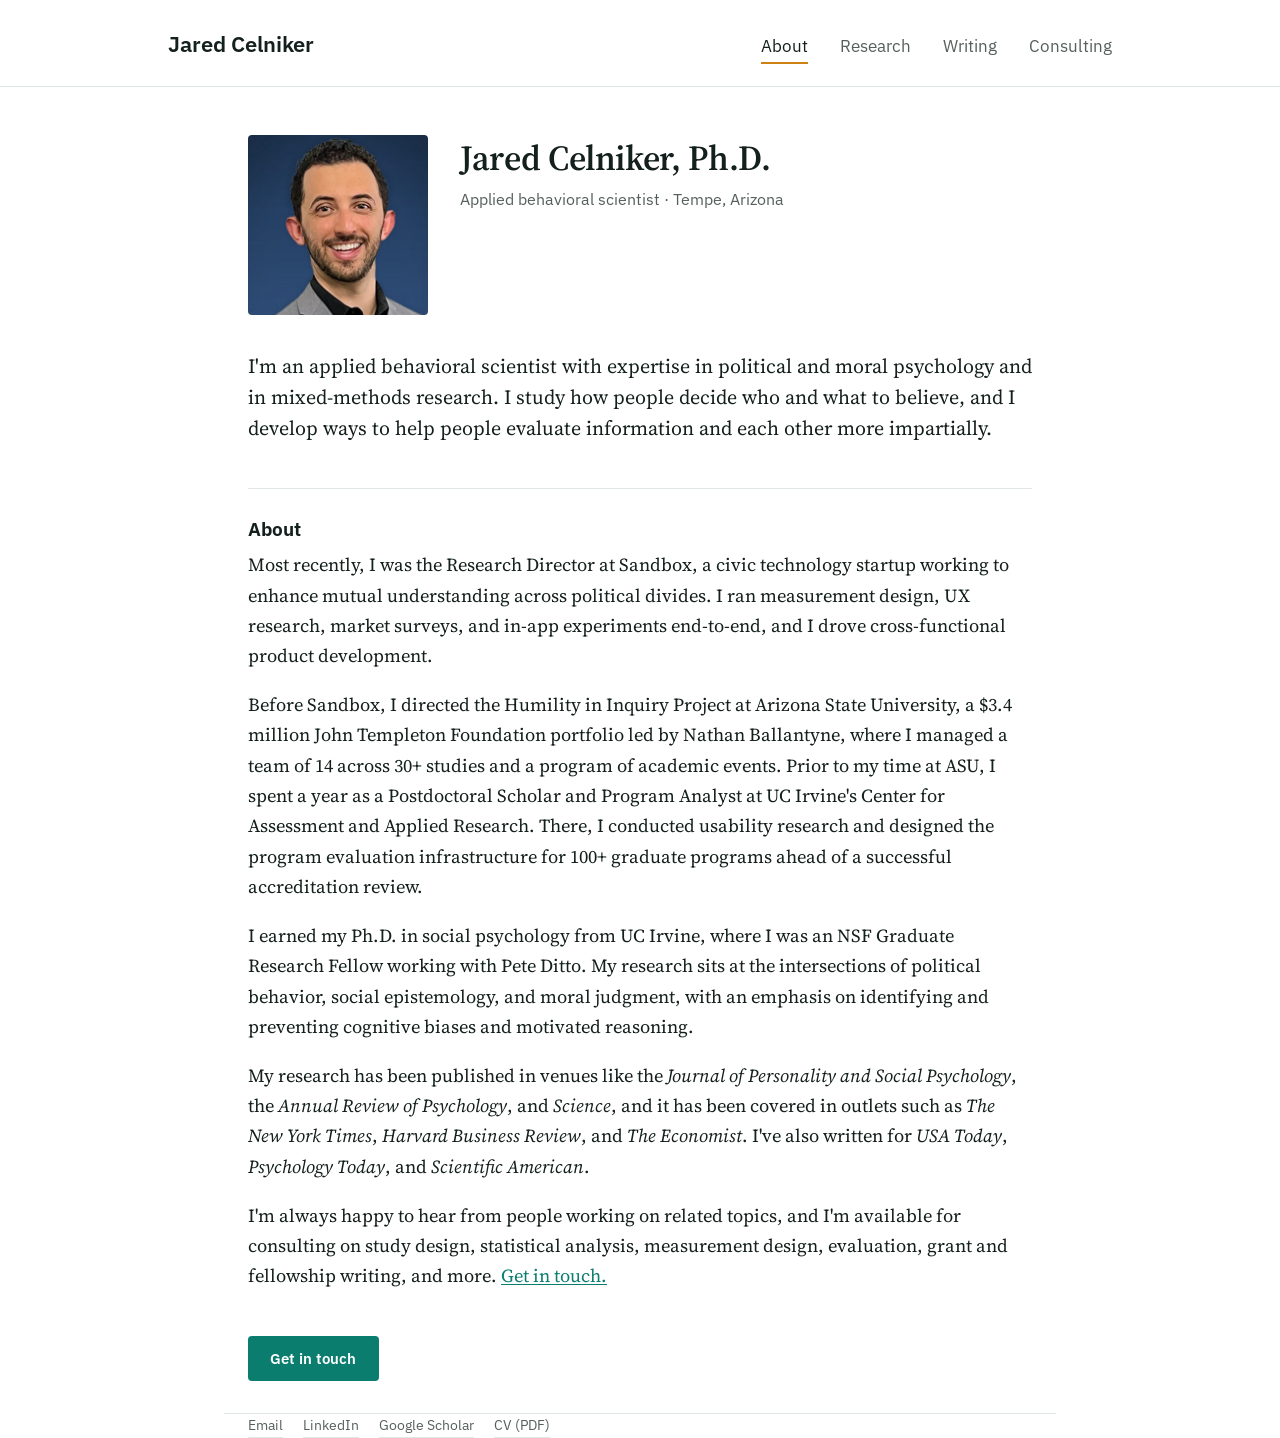
==== index.html @ b4aad8c3 "White background, brighter accents, and a contact button on every page Co-Authored-By: Claude Fable " ====
<!DOCTYPE html>
<html lang="en">
<head>
<meta charset="utf-8">
<meta name="viewport" content="width=device-width, initial-scale=1">
<title>Jared Celniker</title>
<meta name="description" content="Jared Celniker, Ph.D. — applied behavioral scientist working on political and moral psychology, measurement, and evaluation.">
<link rel="preconnect" href="https://fonts.googleapis.com">
<link rel="preconnect" href="https://fonts.gstatic.com" crossorigin>
<link rel="stylesheet" href="https://fonts.googleapis.com/css2?family=IBM+Plex+Sans:wght@400;600&family=Source+Serif+4:ital,opsz,wght@0,8..60,400;0,8..60,600;1,8..60,400&display=swap">
<link rel="stylesheet" href="style.css?v=6">
</head>
<body>

<header>
  <div class="wrap">
    <nav>
      <a class="brand" href="index.html">Jared Celniker</a>
      <a class="item" href="index.html" aria-current="page">About</a>
      <a class="item" href="research.html">Research</a>
      <a class="item" href="writing.html">Writing</a>
      <a class="item" href="consulting.html">Consulting</a>
    </nav>
  </div>
</header>

<main class="wrap">

  <div class="masthead">
    <div class="intro">
      <img src="jared.png" alt="Jared Celniker">
      <div class="who">
        <h1>Jared Celniker, Ph.D.</h1>
        <p class="role">Applied behavioral scientist &middot; Tempe, Arizona</p>
      </div>
    </div>

    <p class="lede">I'm an applied behavioral scientist with expertise in political and moral psychology and in mixed-methods research. I study how people decide who and what to believe, and I develop ways to help people evaluate information and each other more impartially.</p>
  </div>

  <h2>About</h2>

  <p>Most recently, I was the Research Director at Sandbox, a civic technology startup working to enhance mutual understanding across political divides. I ran measurement design, UX research, market surveys, and in-app experiments end-to-end, and I drove cross-functional product development.</p>

  <p>Before Sandbox, I directed the Humility in Inquiry Project at Arizona State University, a $3.4 million John Templeton Foundation portfolio led by Nathan Ballantyne, where I managed a team of 14 across 30+ studies and a program of academic events. Prior to my time at ASU, I spent a year as a Postdoctoral Scholar and Program Analyst at UC Irvine's Center for Assessment and Applied Research. There, I conducted usability research and designed the program evaluation infrastructure for 100+ graduate programs ahead of a successful accreditation review.</p>

  <p>I earned my Ph.D. in social psychology from UC Irvine, where I was an NSF Graduate Research Fellow working with Pete Ditto. My research sits at the intersections of political behavior, social epistemology, and moral judgment, with an emphasis on identifying and preventing cognitive biases and motivated reasoning.</p>

  <p>My research has been published in venues like the <em>Journal of Personality and Social Psychology</em>, the <em>Annual Review of Psychology</em>, and <em>Science</em>, and it has been covered in outlets such as <em>The New York Times</em>, <em>Harvard Business Review</em>, and <em>The Economist</em>. I've also written for <em>USA Today</em>, <em>Psychology Today</em>, and <em>Scientific American</em>.</p>

  <p>I'm always happy to hear from people working on related topics, and I'm available for consulting on study design, statistical analysis, measurement design, evaluation, grant and fellowship writing, and more. <a href="consulting.html">Get in touch.</a></p>

  <p class="cta cta-end"><a class="btn" href="mailto:jbcelniker@gmail.com">Get in touch</a></p>

</main>

<footer class="wrap">
  <a href="mailto:jbcelniker@gmail.com">Email</a>
  <a href="https://www.linkedin.com/in/jared-celniker/" target="_blank" rel="noopener">LinkedIn</a>
  <a href="https://scholar.google.com/citations?user=vQE7L3sAAAAJ&amp;hl=en" target="_blank" rel="noopener">Google Scholar</a>
  <a href="Celniker_CV.pdf" target="_blank" rel="noopener">CV (PDF)</a>
</footer>

</body>
</html>
---- style.css ----
:root {
  --bg: #ffffff;
  --surface: #f4f8f7;
  --text: #14201d;
  --muted: #55605c;
  --faint: #838c88;
  --rule: #dfe6e3;
  --accent: #0a7d6f;
  --accent-hover: #075e54;
  --accent2: #cc8112;
  --maxw: 52rem;
}

@media (prefers-color-scheme: dark) {
  :root {
    --bg: #151816;
    --surface: #1d211e;
    --text: #e9e7e0;
    --muted: #a5a89f;
    --faint: #7b7e76;
    --rule: #313530;
    --accent: #7fc0b0;
    --accent-hover: #a5d8cb;
    --accent2: #e0a040;
  }
}

* { box-sizing: border-box; }

html { -webkit-text-size-adjust: 100%; }

body {
  margin: 0;
  background: var(--bg);
  color: var(--text);
  font-family: "Source Serif 4", Georgia, "Iowan Old Style", serif;
  font-size: 1.15rem;
  line-height: 1.65;
  -webkit-font-smoothing: antialiased;
}

.wrap {
  max-width: var(--maxw);
  margin: 0 auto;
  padding: 0 1.5rem;
}

/* ---------- header / nav ---------- */

header .wrap { max-width: 62rem; }

header {
  border-bottom: 1px solid var(--rule);
  margin-bottom: 3rem;
}

nav {
  display: flex;
  flex-wrap: wrap;
  gap: 0.35rem 2rem;
  align-items: baseline;
  padding: 1.6rem 0 1.35rem;
}

nav .brand {
  font-family: "IBM Plex Sans", -apple-system, BlinkMacSystemFont, "Segoe UI", sans-serif;
  font-weight: 600;
  font-size: 1.4rem;
  letter-spacing: 0;
  color: var(--text);
  text-decoration: none;
  margin-right: auto;
}

nav a.item {
  font-family: "IBM Plex Sans", -apple-system, BlinkMacSystemFont, "Segoe UI", sans-serif;
  font-size: 1.05rem;
  color: var(--muted);
  text-decoration: none;
  padding-bottom: 2px;
  border-bottom: 2px solid transparent;
}

nav a.item:hover { color: var(--text); }
nav a.item[aria-current="page"] {
  color: var(--text);
  border-bottom-color: var(--accent2);
}

/* ---------- typography ---------- */

h1 {
  font-size: 2.2rem;
  line-height: 1.2;
  letter-spacing: -0.01em;
  margin: 0 0 0.4rem;
  font-weight: 600;
}

h2 {
  font-family: "IBM Plex Sans", -apple-system, BlinkMacSystemFont, "Segoe UI", sans-serif;
  font-size: 1.2rem;
  font-weight: 650;
  letter-spacing: 0.005em;
  margin: 3rem 0 0.35rem;
  padding-top: 1.5rem;
  border-top: 1px solid var(--rule);
}

h2:first-of-type { margin-top: 2.5rem; }

p { margin: 0 0 1.15rem; }

a { color: var(--accent); text-decoration-thickness: 1px; text-underline-offset: 2px; }
a:hover { color: var(--accent-hover); }

.lede { font-size: 1.25rem; line-height: 1.55; }

.subtle {
  color: var(--muted);
  font-size: 0.95rem;
}

em, i { font-style: italic; }

/* ---------- home intro ---------- */

.intro {
  display: flex;
  gap: 2rem;
  align-items: flex-start;
  margin-bottom: 2.25rem;
}

.intro img {
  width: 180px;
  height: 180px;
  flex: 0 0 180px;
  border-radius: 4px;
  object-fit: cover;
  object-position: center top;
}

.intro .who { padding-top: 0.15rem; }

.role {
  font-family: "IBM Plex Sans", -apple-system, BlinkMacSystemFont, "Segoe UI", sans-serif;
  font-size: 1rem;
  color: var(--muted);
  margin: 0;
}

@media (max-width: 34rem) {
  .intro { flex-direction: column; gap: 1.25rem; }
  .intro img { width: 150px; height: 150px; flex-basis: auto; }
  h1 { font-size: 1.6rem; }
}

/* ---------- masthead ---------- */

.masthead { margin-bottom: 2.75rem; }

.masthead .lede { margin-bottom: 0; }

/* ---------- publications ---------- */

.section-note {
  color: var(--muted);
  font-size: 0.97rem;
  margin: 0.5rem 0 1.5rem;
}

ol.pubs, ul.pubs {
  list-style: none;
  margin: 0;
  padding: 0;
}

.pubs li {
  margin: 0 0 1.35rem;
  padding-left: 1.15rem;
  text-indent: -1.15rem;
  font-size: 1rem;
  line-height: 1.55;
}

.pubs .me { font-weight: 700; }

.tag {
  display: inline-block;
  font-family: "IBM Plex Sans", -apple-system, BlinkMacSystemFont, "Segoe UI", sans-serif;
  font-size: 0.72rem;
  letter-spacing: 0.04em;
  text-transform: uppercase;
  color: var(--faint);
  border: 1px solid var(--rule);
  border-radius: 3px;
  padding: 0.1rem 0.4rem;
  margin-left: 0.35rem;
  text-indent: 0;
  white-space: nowrap;
  vertical-align: 1px;
}

/* ---------- consulting ---------- */

.domains {
  font-family: "IBM Plex Sans", -apple-system, BlinkMacSystemFont, "Segoe UI", sans-serif;
  font-size: 0.88rem;
  line-height: 1.7;
  color: var(--muted);
  margin: 1.25rem 0 0;
  padding: 0.85rem 0 0;
  border-top: 1px solid var(--rule);
}

.domains .sep { color: var(--rule); padding: 0 0.15rem; }


.services { margin: 0 0 1rem; padding: 0; list-style: none; }

.services li {
  margin: 0 0 1.4rem;
  padding-left: 0;
}

.services .name {
  font-family: "IBM Plex Sans", -apple-system, BlinkMacSystemFont, "Segoe UI", sans-serif;
  font-weight: 650;
  font-size: 0.97rem;
  display: block;
  margin-bottom: 0.15rem;
}

.services .detail { color: var(--muted); font-size: 0.98rem; }

details.svc {
  border-bottom: 1px solid var(--rule);
  padding: 0.9rem 0;
}

details.svc:first-of-type { border-top: 1px solid var(--rule); }

details.svc > summary {
  list-style: none;
  cursor: pointer;
  display: grid;
  grid-template-columns: 1fr auto;
  align-items: start;
  gap: 0.75rem;
}

details.svc > summary::-webkit-details-marker { display: none; }

details.svc .name {
  font-family: "IBM Plex Sans", -apple-system, BlinkMacSystemFont, "Segoe UI", sans-serif;
  font-weight: 650;
  font-size: 0.97rem;
  display: block;
}

details.svc .gloss {
  display: block;
  color: var(--muted);
  font-size: 0.97rem;
  line-height: 1.45;
  margin-top: 0.1rem;
}

details.svc .chev {
  width: 11px;
  height: 11px;
  margin-top: 0.45rem;
  border-right: 1.5px solid var(--accent);
  border-bottom: 1.5px solid var(--accent);
  transform: rotate(45deg);
  transition: transform 0.15s ease;
}

details.svc[open] .chev { transform: rotate(-135deg); margin-top: 0.6rem; }

details.svc ul {
  list-style: none;
  margin: 0.85rem 0 0.35rem;
  padding: 0;
  display: grid;
  gap: 0.4rem;
}

details.svc ul li {
  position: relative;
  padding-left: 1.35rem;
  font-size: 0.98rem;
  line-height: 1.45;
}

details.svc ul li::before {
  content: "";
  position: absolute;
  left: 0.2rem;
  top: 0.6em;
  width: 5px;
  height: 5px;
  border-radius: 50%;
  background: var(--faint);
}

details.svc > summary:focus-visible {
  outline: 2px solid var(--accent);
  outline-offset: 3px;
}

/* ---------- form ---------- */

form { margin-top: 1.25rem; }

.field { margin-bottom: 1.1rem; }

label {
  display: block;
  font-family: "IBM Plex Sans", -apple-system, BlinkMacSystemFont, "Segoe UI", sans-serif;
  font-size: 0.85rem;
  font-weight: 600;
  margin-bottom: 0.35rem;
}

label .opt { font-weight: 400; color: var(--faint); }

input, textarea {
  width: 100%;
  font-family: inherit;
  font-size: 1rem;
  color: var(--text);
  background: var(--surface);
  border: 1px solid var(--rule);
  border-radius: 4px;
  padding: 0.6rem 0.7rem;
  line-height: 1.5;
}

input:focus, textarea:focus {
  outline: 2px solid var(--accent);
  outline-offset: -1px;
  border-color: var(--accent);
}

textarea { min-height: 9rem; resize: vertical; }

button {
  font-family: "IBM Plex Sans", -apple-system, BlinkMacSystemFont, "Segoe UI", sans-serif;
  font-size: 0.92rem;
  font-weight: 600;
  color: #fff;
  background: var(--accent);
  border: 0;
  border-radius: 4px;
  padding: 0.65rem 1.4rem;
  cursor: pointer;
}

button:hover { background: var(--accent-hover); }

@media (prefers-color-scheme: dark) {
  button { color: #10201c; }
}

/* ---------- footer ---------- */

footer {
  margin-top: 4.5rem;
  border-top: 1px solid var(--rule);
  padding: 1.5rem 0 3rem;
  font-family: "IBM Plex Sans", -apple-system, BlinkMacSystemFont, "Segoe UI", sans-serif;
  font-size: 0.87rem;
  color: var(--muted);
  display: flex;
  flex-wrap: wrap;
  gap: 1.25rem;
}

footer a { color: var(--muted); text-decoration: none; border-bottom: 1px solid var(--rule); }
footer a:hover { color: var(--text); border-bottom-color: var(--muted); }
footer .spacer { margin-left: auto; }

h1, h2 { text-wrap: balance; }

a:focus-visible, button:focus-visible, input:focus-visible, textarea:focus-visible {
  outline: 2px solid var(--accent);
  outline-offset: 2px;
}

@media (prefers-reduced-motion: reduce) {
  * { animation: none !important; transition: none !important; }
}

/* ---------- responsive ---------- */

@media (max-width: 40rem) {
  .wrap { padding: 0 1.15rem; }
  nav { gap: 0.4rem 1.1rem; padding: 1.15rem 0 1rem; }
  nav .brand { flex: 1 0 100%; margin-right: 0; margin-bottom: 0.15rem; font-size: 1rem; }
  nav a.item { font-size: 0.86rem; }
  header { margin-bottom: 2.25rem; }
  body { font-size: 1.03rem; }
  .lede { font-size: 1.08rem; }
  h1 { font-size: 1.55rem; }
  h2 { margin-top: 2.5rem; }
  .pubs li { font-size: 0.97rem; }
  footer { gap: 0.6rem 1.1rem; margin-top: 3rem; }
}

/* ---------- consulting: process list ---------- */

ul.steps {
  list-style: none;
  margin: 0.75rem 0 1.25rem;
  padding: 0;
  display: grid;
  gap: 0.55rem;
}

ul.steps li {
  position: relative;
  padding-left: 1.35rem;
  font-size: 1rem;
  line-height: 1.5;
}

ul.steps li::before {
  content: "";
  position: absolute;
  left: 0.15rem;
  top: 0.62em;
  width: 6px;
  height: 6px;
  border-radius: 50%;
  background: var(--accent);
}

/* ---------- contact button ---------- */

.cta { margin: 1.5rem 0 2rem; }
.cta-end { margin-top: 2.75rem; }

a.btn {
  display: inline-block;
  font-family: "IBM Plex Sans", -apple-system, BlinkMacSystemFont, "Segoe UI", sans-serif;
  font-size: 0.95rem;
  font-weight: 600;
  color: #fff;
  background: var(--accent);
  border-radius: 4px;
  padding: 0.65rem 1.4rem;
  text-decoration: none;
}

a.btn:hover { background: var(--accent-hover); color: #fff; }

@media (prefers-color-scheme: dark) {
  a.btn, a.btn:hover { color: #10201c; }
}
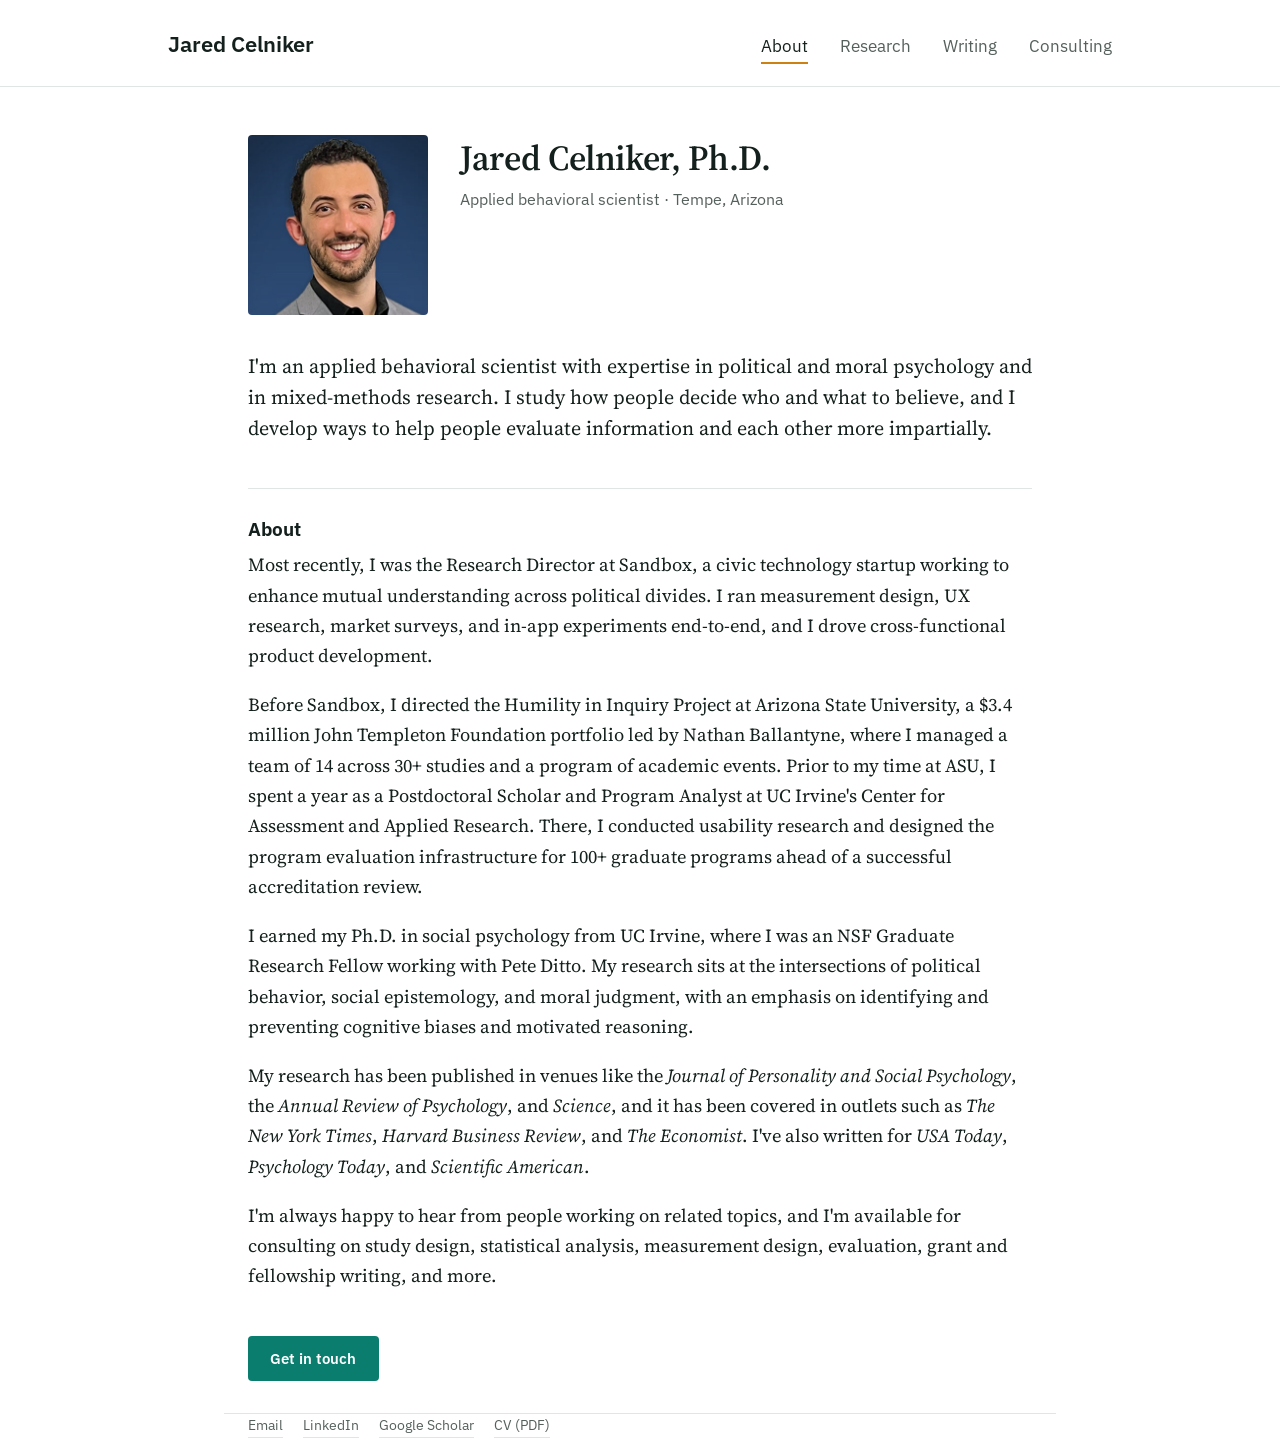
==== commit 332e8245: "Remove the inline contact link from the About text Co-Authored-By: Claude Fable 5.2 <noreply@anthrop" ====
--- a/index.html
+++ b/index.html
@@ -48,7 +48,7 @@
 
   <p>My research has been published in venues like the <em>Journal of Personality and Social Psychology</em>, the <em>Annual Review of Psychology</em>, and <em>Science</em>, and it has been covered in outlets such as <em>The New York Times</em>, <em>Harvard Business Review</em>, and <em>The Economist</em>. I've also written for <em>USA Today</em>, <em>Psychology Today</em>, and <em>Scientific American</em>.</p>
 
-  <p>I'm always happy to hear from people working on related topics, and I'm available for consulting on study design, statistical analysis, measurement design, evaluation, grant and fellowship writing, and more. <a href="consulting.html">Get in touch.</a></p>
+  <p>I'm always happy to hear from people working on related topics, and I'm available for consulting on study design, statistical analysis, measurement design, evaluation, grant and fellowship writing, and more.</p>
 
   <p class="cta cta-end"><a class="btn" href="mailto:jbcelniker@gmail.com">Get in touch</a></p>
 
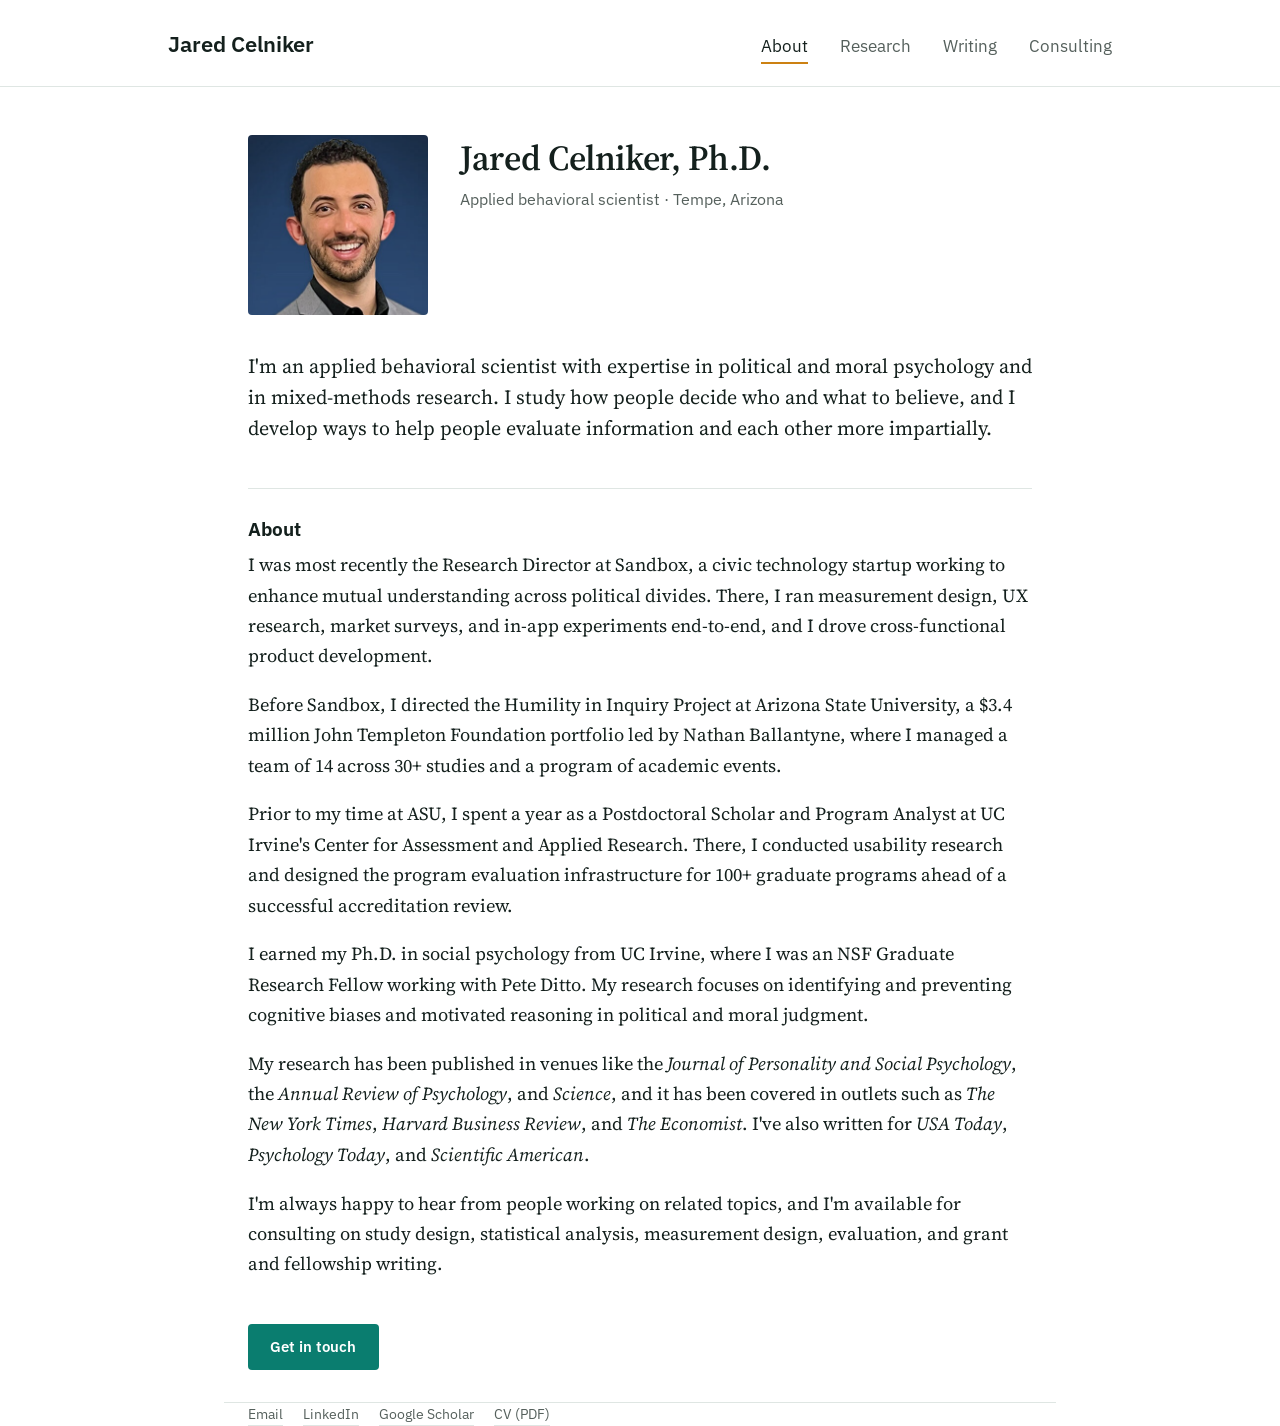
==== commit 2b85491e: "Tighten the About text Co-Authored-By: Claude Fable 5.2 <noreply@anthropic.com> Claude-Session: http" ====
--- a/index.html
+++ b/index.html
@@ -40,15 +40,17 @@
 
   <h2>About</h2>
 
-  <p>Most recently, I was the Research Director at Sandbox, a civic technology startup working to enhance mutual understanding across political divides. I ran measurement design, UX research, market surveys, and in-app experiments end-to-end, and I drove cross-functional product development.</p>
+  <p>I was most recently the Research Director at Sandbox, a civic technology startup working to enhance mutual understanding across political divides. There, I ran measurement design, UX research, market surveys, and in-app experiments end-to-end, and I drove cross-functional product development.</p>
 
-  <p>Before Sandbox, I directed the Humility in Inquiry Project at Arizona State University, a $3.4 million John Templeton Foundation portfolio led by Nathan Ballantyne, where I managed a team of 14 across 30+ studies and a program of academic events. Prior to my time at ASU, I spent a year as a Postdoctoral Scholar and Program Analyst at UC Irvine's Center for Assessment and Applied Research. There, I conducted usability research and designed the program evaluation infrastructure for 100+ graduate programs ahead of a successful accreditation review.</p>
+  <p>Before Sandbox, I directed the Humility in Inquiry Project at Arizona State University, a $3.4 million John Templeton Foundation portfolio led by Nathan Ballantyne, where I managed a team of 14 across 30+ studies and a program of academic events.</p>
 
-  <p>I earned my Ph.D. in social psychology from UC Irvine, where I was an NSF Graduate Research Fellow working with Pete Ditto. My research sits at the intersections of political behavior, social epistemology, and moral judgment, with an emphasis on identifying and preventing cognitive biases and motivated reasoning.</p>
+  <p>Prior to my time at ASU, I spent a year as a Postdoctoral Scholar and Program Analyst at UC Irvine's Center for Assessment and Applied Research. There, I conducted usability research and designed the program evaluation infrastructure for 100+ graduate programs ahead of a successful accreditation review.</p>
+
+  <p>I earned my Ph.D. in social psychology from UC Irvine, where I was an NSF Graduate Research Fellow working with Pete Ditto. My research focuses on identifying and preventing cognitive biases and motivated reasoning in political and moral judgment.</p>
 
   <p>My research has been published in venues like the <em>Journal of Personality and Social Psychology</em>, the <em>Annual Review of Psychology</em>, and <em>Science</em>, and it has been covered in outlets such as <em>The New York Times</em>, <em>Harvard Business Review</em>, and <em>The Economist</em>. I've also written for <em>USA Today</em>, <em>Psychology Today</em>, and <em>Scientific American</em>.</p>
 
-  <p>I'm always happy to hear from people working on related topics, and I'm available for consulting on study design, statistical analysis, measurement design, evaluation, grant and fellowship writing, and more.</p>
+  <p>I'm always happy to hear from people working on related topics, and I'm available for consulting on study design, statistical analysis, measurement design, evaluation, and grant and fellowship writing.</p>
 
   <p class="cta cta-end"><a class="btn" href="mailto:jbcelniker@gmail.com">Get in touch</a></p>
 
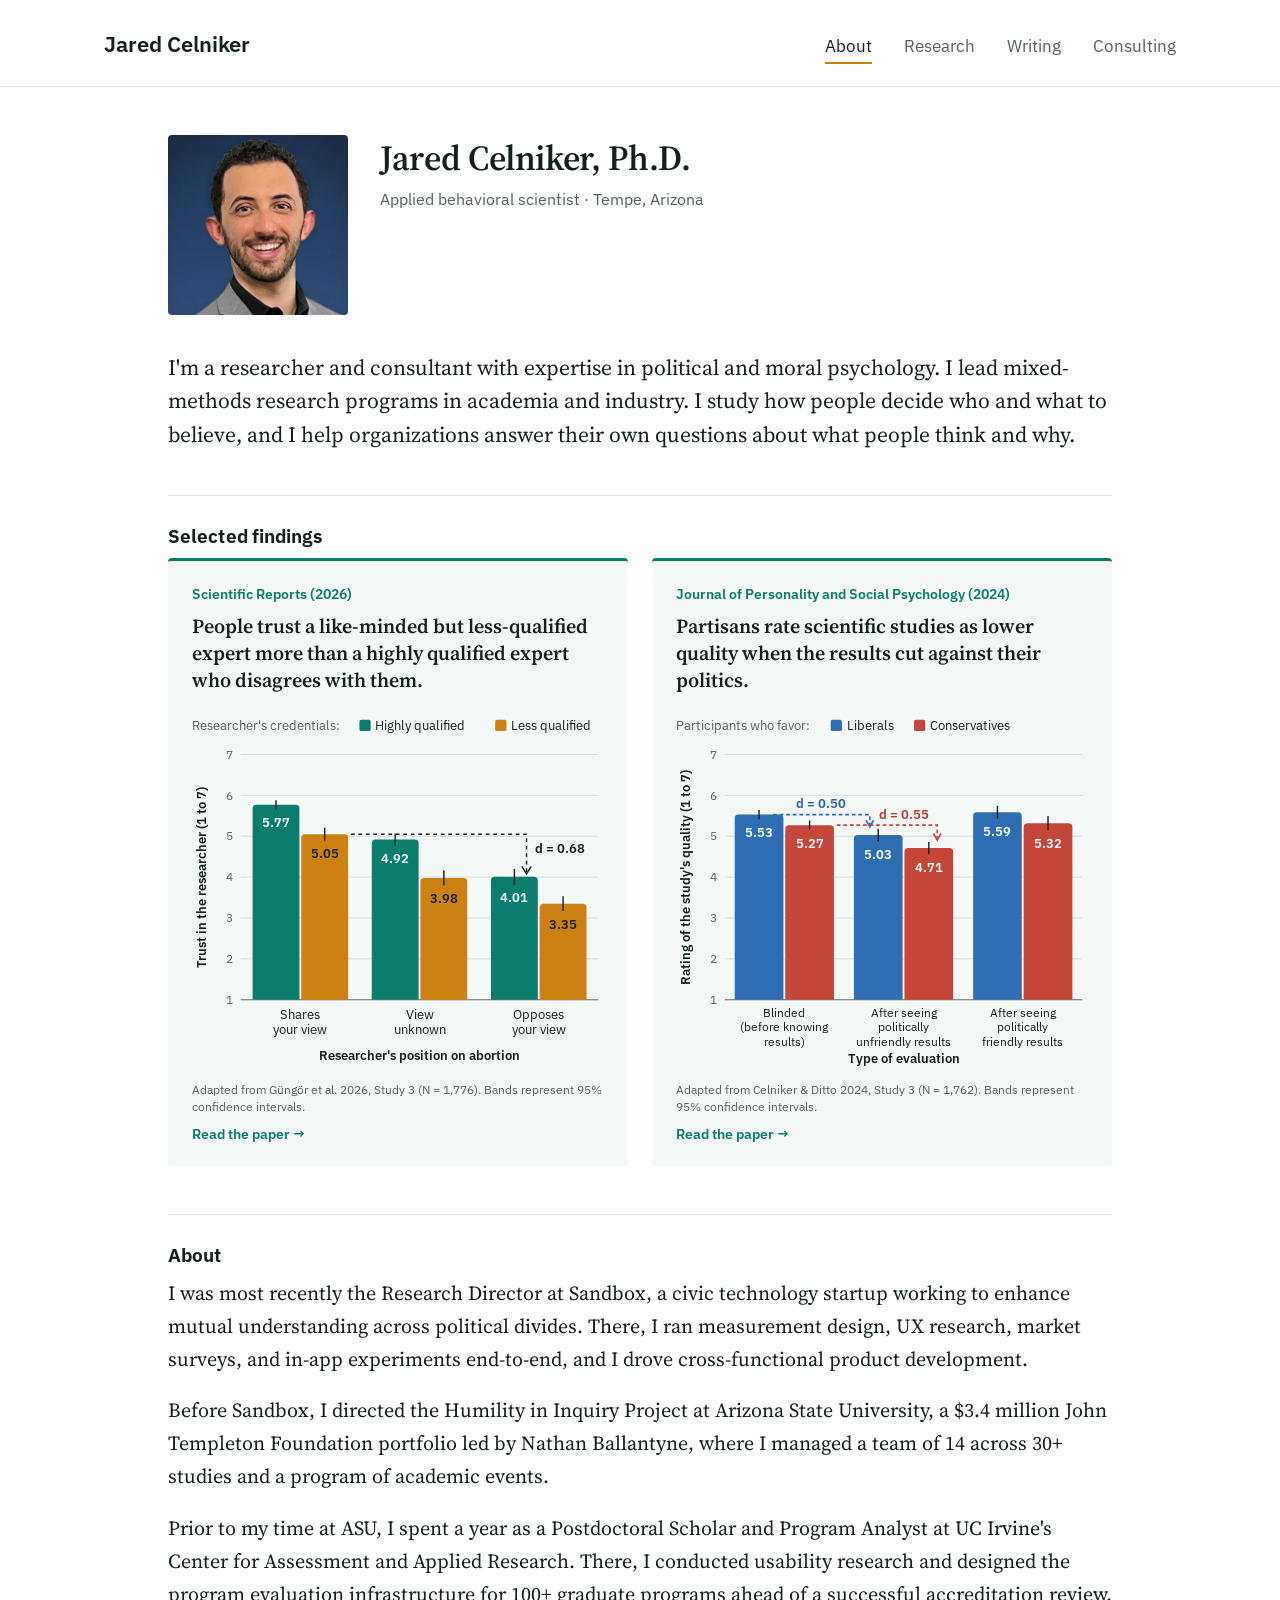
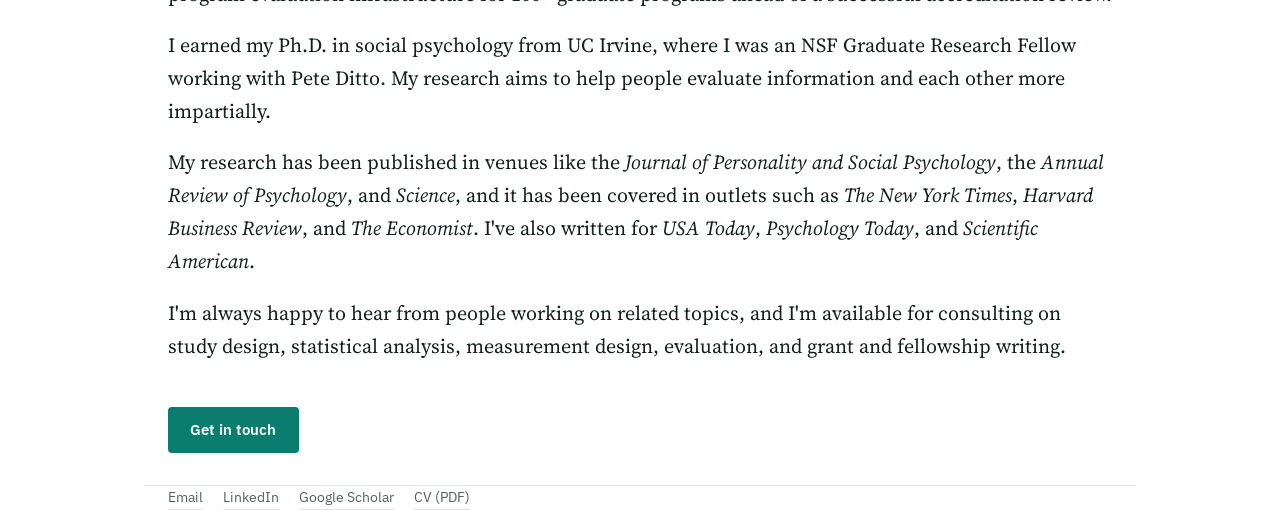
==== commit 92bf06da: "Add selected findings cards, new intro, and a wider layout Co-Authored-By: Claude Fable 5.2 <noreply" ====
--- a/index.html
+++ b/index.html
@@ -8,7 +8,7 @@
 <link rel="preconnect" href="https://fonts.googleapis.com">
 <link rel="preconnect" href="https://fonts.gstatic.com" crossorigin>
 <link rel="stylesheet" href="https://fonts.googleapis.com/css2?family=IBM+Plex+Sans:wght@400;600&family=Source+Serif+4:ital,opsz,wght@0,8..60,400;0,8..60,600;1,8..60,400&display=swap">
-<link rel="stylesheet" href="style.css?v=6">
+<link rel="stylesheet" href="style.css?v=7">
 </head>
 <body>
 
@@ -35,7 +35,26 @@
       </div>
     </div>
 
-    <p class="lede">I'm an applied behavioral scientist with expertise in political and moral psychology and in mixed-methods research. I study how people decide who and what to believe, and I develop ways to help people evaluate information and each other more impartially.</p>
+    <p class="lede">I'm a researcher and consultant with expertise in political and moral psychology. I lead mixed-methods research programs in academia and industry. I study how people decide who and what to believe, and I help organizations answer their own questions about what people think and why.</p>
+  </div>
+
+  <h2>Selected findings</h2>
+
+  <div class="findings">
+    <article class="finding">
+      <p class="venue">Scientific Reports (2026)</p>
+      <h3>People trust a like-minded but less-qualified expert more than a highly qualified expert who disagrees with them.</h3>
+      <div class="chart"><svg role="img" aria-label="Bar chart of trust in a researcher by credentials and whether the researcher shares the participant&#x27;s view" viewBox="0 0 440 380" width="100%" style="display: block; height: auto"><text x="0.0" y="14.0" font-family='"IBM Plex Sans", -apple-system, BlinkMacSystemFont, "Segoe UI", sans-serif' font-size="13.5" font-weight="400" fill="#55605c" text-anchor="start" >Researcher&#x27;s credentials:</text><rect x="178.8" y="3" width="12" height="12" rx="2" fill="#0a7d6f"></rect><text x="195.8" y="14.0" font-family='"IBM Plex Sans", -apple-system, BlinkMacSystemFont, "Segoe UI", sans-serif' font-size="13.5" font-weight="400" fill="#14201d" text-anchor="start" >Highly qualified</text><rect x="323.8" y="3" width="12" height="12" rx="2" fill="#cc8112"></rect><text x="340.8" y="14.0" font-family='"IBM Plex Sans", -apple-system, BlinkMacSystemFont, "Segoe UI", sans-serif' font-size="13.5" font-weight="400" fill="#14201d" text-anchor="start" >Less qualified</text><line x1="52" y1="302.0" x2="434" y2="302.0" stroke="#55605c" stroke-width="1"></line><text x="44.0" y="306.5" font-family='"IBM Plex Sans", -apple-system, BlinkMacSystemFont, "Segoe UI", sans-serif' font-size="13" font-weight="400" fill="#55605c" text-anchor="end" >1</text><line x1="52" y1="258.3" x2="434" y2="258.3" stroke="#d5ddda" stroke-width="1"></line><text x="44.0" y="262.8" font-family='"IBM Plex Sans", -apple-system, BlinkMacSystemFont, "Segoe UI", sans-serif' font-size="13" font-weight="400" fill="#55605c" text-anchor="end" >2</text><line x1="52" y1="214.7" x2="434" y2="214.7" stroke="#d5ddda" stroke-width="1"></line><text x="44.0" y="219.2" font-family='"IBM Plex Sans", -apple-system, BlinkMacSystemFont, "Segoe UI", sans-serif' font-size="13" font-weight="400" fill="#55605c" text-anchor="end" >3</text><line x1="52" y1="171.0" x2="434" y2="171.0" stroke="#d5ddda" stroke-width="1"></line><text x="44.0" y="175.5" font-family='"IBM Plex Sans", -apple-system, BlinkMacSystemFont, "Segoe UI", sans-serif' font-size="13" font-weight="400" fill="#55605c" text-anchor="end" >4</text><line x1="52" y1="127.3" x2="434" y2="127.3" stroke="#d5ddda" stroke-width="1"></line><text x="44.0" y="131.8" font-family='"IBM Plex Sans", -apple-system, BlinkMacSystemFont, "Segoe UI", sans-serif' font-size="13" font-weight="400" fill="#55605c" text-anchor="end" >5</text><line x1="52" y1="83.7" x2="434" y2="83.7" stroke="#d5ddda" stroke-width="1"></line><text x="44.0" y="88.2" font-family='"IBM Plex Sans", -apple-system, BlinkMacSystemFont, "Segoe UI", sans-serif' font-size="13" font-weight="400" fill="#55605c" text-anchor="end" >6</text><line x1="52" y1="40.0" x2="434" y2="40.0" stroke="#d5ddda" stroke-width="1"></line><text x="44.0" y="44.5" font-family='"IBM Plex Sans", -apple-system, BlinkMacSystemFont, "Segoe UI", sans-serif' font-size="13" font-weight="400" fill="#55605c" text-anchor="end" >7</text><text x="15.0" y="171.0" font-family='"IBM Plex Sans", -apple-system, BlinkMacSystemFont, "Segoe UI", sans-serif' font-size="14" font-weight="600" fill="#14201d" text-anchor="middle" transform="rotate(-90 15 171.0)">Trust in the researcher (1 to 7)</text><g><title>Highly qualified, shares your view: 5.77 of 7</title><path d="M64.7 302.0 v-204.3 a4 4 0 0 1 4 -4 h42 a4 4 0 0 1 4 4 v204.3 z" fill="#0a7d6f"></path><line x1="89.7" y1="88.9" x2="89.7" y2="98.5" stroke="#14201d" stroke-width="1.5"></line><text x="89.7" y="117.5" font-family='"IBM Plex Sans", -apple-system, BlinkMacSystemFont, "Segoe UI", sans-serif' font-size="14" font-weight="600" fill="#ffffff" text-anchor="middle" >5.77</text></g><g><title>Less qualified, shares your view: 5.05 of 7</title><path d="M116.7 302.0 v-172.8 a4 4 0 0 1 4 -4 h42 a4 4 0 0 1 4 4 v172.8 z" fill="#cc8112"></path><line x1="141.7" y1="118.2" x2="141.7" y2="132.1" stroke="#14201d" stroke-width="1.5"></line><text x="141.7" y="151.1" font-family='"IBM Plex Sans", -apple-system, BlinkMacSystemFont, "Segoe UI", sans-serif' font-size="14" font-weight="600" fill="#14201d" text-anchor="middle" >5.05</text></g><text x="115.7" y="322.0" font-family='"IBM Plex Sans", -apple-system, BlinkMacSystemFont, "Segoe UI", sans-serif' font-size="14" font-weight="400" fill="#14201d" text-anchor="middle" >Shares</text><text x="115.7" y="339.0" font-family='"IBM Plex Sans", -apple-system, BlinkMacSystemFont, "Segoe UI", sans-serif' font-size="14" font-weight="400" fill="#14201d" text-anchor="middle" >your view</text><g><title>Highly qualified, view unknown: 4.92 of 7</title><path d="M192.0 302.0 v-167.2 a4 4 0 0 1 4 -4 h42 a4 4 0 0 1 4 4 v167.2 z" fill="#0a7d6f"></path><line x1="217.0" y1="124.3" x2="217.0" y2="137.4" stroke="#14201d" stroke-width="1.5"></line><text x="217.0" y="156.4" font-family='"IBM Plex Sans", -apple-system, BlinkMacSystemFont, "Segoe UI", sans-serif' font-size="14" font-weight="600" fill="#ffffff" text-anchor="middle" >4.92</text></g><g><title>Less qualified, view unknown: 3.98 of 7</title><path d="M244.0 302.0 v-126.1 a4 4 0 0 1 4 -4 h42 a4 4 0 0 1 4 4 v126.1 z" fill="#cc8112"></path><line x1="269.0" y1="164.0" x2="269.0" y2="179.7" stroke="#14201d" stroke-width="1.5"></line><text x="269.0" y="198.7" font-family='"IBM Plex Sans", -apple-system, BlinkMacSystemFont, "Segoe UI", sans-serif' font-size="14" font-weight="600" fill="#14201d" text-anchor="middle" >3.98</text></g><text x="243.0" y="322.0" font-family='"IBM Plex Sans", -apple-system, BlinkMacSystemFont, "Segoe UI", sans-serif' font-size="14" font-weight="400" fill="#14201d" text-anchor="middle" >View</text><text x="243.0" y="339.0" font-family='"IBM Plex Sans", -apple-system, BlinkMacSystemFont, "Segoe UI", sans-serif' font-size="14" font-weight="400" fill="#14201d" text-anchor="middle" >unknown</text><g><title>Highly qualified, opposes your view: 4.01 of 7</title><path d="M319.3 302.0 v-127.4 a4 4 0 0 1 4 -4 h42 a4 4 0 0 1 4 4 v127.4 z" fill="#0a7d6f"></path><line x1="344.3" y1="162.3" x2="344.3" y2="178.9" stroke="#14201d" stroke-width="1.5"></line><text x="344.3" y="197.9" font-family='"IBM Plex Sans", -apple-system, BlinkMacSystemFont, "Segoe UI", sans-serif' font-size="14" font-weight="600" fill="#ffffff" text-anchor="middle" >4.01</text></g><g><title>Less qualified, opposes your view: 3.35 of 7</title><path d="M371.3 302.0 v-98.6 a4 4 0 0 1 4 -4 h42 a4 4 0 0 1 4 4 v98.6 z" fill="#cc8112"></path><line x1="396.3" y1="191.5" x2="396.3" y2="207.2" stroke="#14201d" stroke-width="1.5"></line><text x="396.3" y="226.2" font-family='"IBM Plex Sans", -apple-system, BlinkMacSystemFont, "Segoe UI", sans-serif' font-size="14" font-weight="600" fill="#14201d" text-anchor="middle" >3.35</text></g><text x="370.3" y="322.0" font-family='"IBM Plex Sans", -apple-system, BlinkMacSystemFont, "Segoe UI", sans-serif' font-size="14" font-weight="400" fill="#14201d" text-anchor="middle" >Opposes</text><text x="370.3" y="339.0" font-family='"IBM Plex Sans", -apple-system, BlinkMacSystemFont, "Segoe UI", sans-serif' font-size="14" font-weight="400" fill="#14201d" text-anchor="middle" >your view</text><g><title>Less qualified but like-minded (5.05) versus highly qualified but opposed (4.01): d = 0.68</title><path d="M169.7 125.2 H357.3 V166.6" fill="none" stroke="#14201d" stroke-width="1.5" stroke-dasharray="4 4"></path><path d="M352.3 159.6 L357.3 167.6 L362.3 159.6" fill="none" stroke="#14201d" stroke-width="1.5"></path><text x="366.3" y="144.8" font-family='"IBM Plex Sans", -apple-system, BlinkMacSystemFont, "Segoe UI", sans-serif' font-size="14" font-weight="600" fill="#14201d" text-anchor="start" >d = 0.68</text></g><text x="243.0" y="366.0" font-family='"IBM Plex Sans", -apple-system, BlinkMacSystemFont, "Segoe UI", sans-serif' font-size="14" font-weight="600" fill="#14201d" text-anchor="middle" >Researcher&#x27;s position on abortion</text></svg></div>
+      <p class="src">Adapted from Güngör et al. 2026, Study 3 (N = 1,776). Bands represent 95% confidence intervals.</p>
+      <p class="more"><a href="https://doi.org/10.1038/s41598-026-40053-0" target="_blank" rel="noopener">Read the paper &rarr;</a></p>
+    </article>
+    <article class="finding">
+      <p class="venue">Journal of Personality and Social Psychology (2024)</p>
+      <h3>Partisans rate scientific studies as lower quality when the results cut against their politics.</h3>
+      <div class="chart"><svg role="img" aria-label="Bar chart of study quality ratings when blinded to results versus after seeing politically unfriendly or friendly results, by participants&#x27; partisan feelings" viewBox="0 0 440 380" width="100%" style="display: block; height: auto"><text x="0.0" y="14.0" font-family='"IBM Plex Sans", -apple-system, BlinkMacSystemFont, "Segoe UI", sans-serif' font-size="13.5" font-weight="400" fill="#55605c" text-anchor="start" >Participants who favor:</text><rect x="165.2" y="3" width="12" height="12" rx="2" fill="#2f6db5"></rect><text x="182.2" y="14.0" font-family='"IBM Plex Sans", -apple-system, BlinkMacSystemFont, "Segoe UI", sans-serif' font-size="13.5" font-weight="400" fill="#14201d" text-anchor="start" >Liberals</text><rect x="254.2" y="3" width="12" height="12" rx="2" fill="#c4473a"></rect><text x="271.2" y="14.0" font-family='"IBM Plex Sans", -apple-system, BlinkMacSystemFont, "Segoe UI", sans-serif' font-size="13.5" font-weight="400" fill="#14201d" text-anchor="start" >Conservatives</text><line x1="52" y1="302.0" x2="434" y2="302.0" stroke="#55605c" stroke-width="1"></line><text x="44.0" y="306.5" font-family='"IBM Plex Sans", -apple-system, BlinkMacSystemFont, "Segoe UI", sans-serif' font-size="13" font-weight="400" fill="#55605c" text-anchor="end" >1</text><line x1="52" y1="258.3" x2="434" y2="258.3" stroke="#d5ddda" stroke-width="1"></line><text x="44.0" y="262.8" font-family='"IBM Plex Sans", -apple-system, BlinkMacSystemFont, "Segoe UI", sans-serif' font-size="13" font-weight="400" fill="#55605c" text-anchor="end" >2</text><line x1="52" y1="214.7" x2="434" y2="214.7" stroke="#d5ddda" stroke-width="1"></line><text x="44.0" y="219.2" font-family='"IBM Plex Sans", -apple-system, BlinkMacSystemFont, "Segoe UI", sans-serif' font-size="13" font-weight="400" fill="#55605c" text-anchor="end" >3</text><line x1="52" y1="171.0" x2="434" y2="171.0" stroke="#d5ddda" stroke-width="1"></line><text x="44.0" y="175.5" font-family='"IBM Plex Sans", -apple-system, BlinkMacSystemFont, "Segoe UI", sans-serif' font-size="13" font-weight="400" fill="#55605c" text-anchor="end" >4</text><line x1="52" y1="127.3" x2="434" y2="127.3" stroke="#d5ddda" stroke-width="1"></line><text x="44.0" y="131.8" font-family='"IBM Plex Sans", -apple-system, BlinkMacSystemFont, "Segoe UI", sans-serif' font-size="13" font-weight="400" fill="#55605c" text-anchor="end" >5</text><line x1="52" y1="83.7" x2="434" y2="83.7" stroke="#d5ddda" stroke-width="1"></line><text x="44.0" y="88.2" font-family='"IBM Plex Sans", -apple-system, BlinkMacSystemFont, "Segoe UI", sans-serif' font-size="13" font-weight="400" fill="#55605c" text-anchor="end" >6</text><line x1="52" y1="40.0" x2="434" y2="40.0" stroke="#d5ddda" stroke-width="1"></line><text x="44.0" y="44.5" font-family='"IBM Plex Sans", -apple-system, BlinkMacSystemFont, "Segoe UI", sans-serif' font-size="13" font-weight="400" fill="#55605c" text-anchor="end" >7</text><text x="15.0" y="171.0" font-family='"IBM Plex Sans", -apple-system, BlinkMacSystemFont, "Segoe UI", sans-serif' font-size="14" font-weight="600" fill="#14201d" text-anchor="middle" transform="rotate(-90 15 171.0)">Rating of the study&#x27;s quality (1 to 7)</text><g><title>Participants who favor liberals, blinded (before knowing results): about 5.53 of 7</title><path d="M62.7 302.0 v-193.8 a4 4 0 0 1 4 -4 h44 a4 4 0 0 1 4 4 v193.8 z" fill="#2f6db5"></path><line x1="88.7" y1="99.3" x2="88.7" y2="109.1" stroke="#14201d" stroke-width="1.5"></line><text x="88.7" y="128.1" font-family='"IBM Plex Sans", -apple-system, BlinkMacSystemFont, "Segoe UI", sans-serif' font-size="14" font-weight="600" fill="#ffffff" text-anchor="middle" >5.53</text></g><g><title>Participants who favor conservatives, blinded (before knowing results): about 5.27 of 7</title><path d="M116.7 302.0 v-182.5 a4 4 0 0 1 4 -4 h44 a4 4 0 0 1 4 4 v182.5 z" fill="#c4473a"></path><line x1="142.7" y1="110.6" x2="142.7" y2="120.5" stroke="#14201d" stroke-width="1.5"></line><text x="142.7" y="139.5" font-family='"IBM Plex Sans", -apple-system, BlinkMacSystemFont, "Segoe UI", sans-serif' font-size="14" font-weight="600" fill="#ffffff" text-anchor="middle" >5.27</text></g><text x="115.7" y="320.0" font-family='"IBM Plex Sans", -apple-system, BlinkMacSystemFont, "Segoe UI", sans-serif' font-size="13" font-weight="400" fill="#14201d" text-anchor="middle" >Blinded</text><text x="115.7" y="335.5" font-family='"IBM Plex Sans", -apple-system, BlinkMacSystemFont, "Segoe UI", sans-serif' font-size="13" font-weight="400" fill="#14201d" text-anchor="middle" >(before knowing</text><text x="115.7" y="351.0" font-family='"IBM Plex Sans", -apple-system, BlinkMacSystemFont, "Segoe UI", sans-serif' font-size="13" font-weight="400" fill="#14201d" text-anchor="middle" >results)</text><g><title>Participants who favor liberals, after seeing politically unfriendly results: about 5.03 of 7</title><path d="M190.0 302.0 v-172.0 a4 4 0 0 1 4 -4 h44 a4 4 0 0 1 4 4 v172.0 z" fill="#2f6db5"></path><line x1="216.0" y1="119.3" x2="216.0" y2="132.8" stroke="#14201d" stroke-width="1.5"></line><text x="216.0" y="151.8" font-family='"IBM Plex Sans", -apple-system, BlinkMacSystemFont, "Segoe UI", sans-serif' font-size="14" font-weight="600" fill="#ffffff" text-anchor="middle" >5.03</text></g><g><title>Participants who favor conservatives, after seeing politically unfriendly results: about 4.71 of 7</title><path d="M244.0 302.0 v-158.0 a4 4 0 0 1 4 -4 h44 a4 4 0 0 1 4 4 v158.0 z" fill="#c4473a"></path><line x1="270.0" y1="133.4" x2="270.0" y2="146.5" stroke="#14201d" stroke-width="1.5"></line><text x="270.0" y="165.5" font-family='"IBM Plex Sans", -apple-system, BlinkMacSystemFont, "Segoe UI", sans-serif' font-size="14" font-weight="600" fill="#ffffff" text-anchor="middle" >4.71</text></g><text x="243.0" y="320.0" font-family='"IBM Plex Sans", -apple-system, BlinkMacSystemFont, "Segoe UI", sans-serif' font-size="13" font-weight="400" fill="#14201d" text-anchor="middle" >After seeing</text><text x="243.0" y="335.5" font-family='"IBM Plex Sans", -apple-system, BlinkMacSystemFont, "Segoe UI", sans-serif' font-size="13" font-weight="400" fill="#14201d" text-anchor="middle" >politically</text><text x="243.0" y="351.0" font-family='"IBM Plex Sans", -apple-system, BlinkMacSystemFont, "Segoe UI", sans-serif' font-size="13" font-weight="400" fill="#14201d" text-anchor="middle" >unfriendly results</text><g><title>Participants who favor liberals, after seeing politically friendly results: about 5.59 of 7</title><path d="M317.3 302.0 v-196.4 a4 4 0 0 1 4 -4 h44 a4 4 0 0 1 4 4 v196.4 z" fill="#2f6db5"></path><line x1="343.3" y1="94.8" x2="343.3" y2="108.3" stroke="#14201d" stroke-width="1.5"></line><text x="343.3" y="127.3" font-family='"IBM Plex Sans", -apple-system, BlinkMacSystemFont, "Segoe UI", sans-serif' font-size="14" font-weight="600" fill="#ffffff" text-anchor="middle" >5.59</text></g><g><title>Participants who favor conservatives, after seeing politically friendly results: about 5.32 of 7</title><path d="M371.3 302.0 v-184.6 a4 4 0 0 1 4 -4 h44 a4 4 0 0 1 4 4 v184.6 z" fill="#c4473a"></path><line x1="397.3" y1="105.7" x2="397.3" y2="121.0" stroke="#14201d" stroke-width="1.5"></line><text x="397.3" y="140.0" font-family='"IBM Plex Sans", -apple-system, BlinkMacSystemFont, "Segoe UI", sans-serif' font-size="14" font-weight="600" fill="#ffffff" text-anchor="middle" >5.32</text></g><text x="370.3" y="320.0" font-family='"IBM Plex Sans", -apple-system, BlinkMacSystemFont, "Segoe UI", sans-serif' font-size="13" font-weight="400" fill="#14201d" text-anchor="middle" >After seeing</text><text x="370.3" y="335.5" font-family='"IBM Plex Sans", -apple-system, BlinkMacSystemFont, "Segoe UI", sans-serif' font-size="13" font-weight="400" fill="#14201d" text-anchor="middle" >politically</text><text x="370.3" y="351.0" font-family='"IBM Plex Sans", -apple-system, BlinkMacSystemFont, "Segoe UI", sans-serif' font-size="13" font-weight="400" fill="#14201d" text-anchor="middle" >friendly results</text><path d="M103.7 104.2 H207.0 V115.3" fill="none" stroke="#2f6db5" stroke-width="1.75" stroke-dasharray="4 3"></path><path d="M203.0 110.3 L207.0 117.3 L211.0 110.3" fill="none" stroke="#2f6db5" stroke-width="1.75"></path><path d="M171.7 115.5 H279.0 V129.4" fill="none" stroke="#c4473a" stroke-width="1.75" stroke-dasharray="4 3"></path><path d="M275.0 124.4 L279.0 131.4 L283.0 124.4" fill="none" stroke="#c4473a" stroke-width="1.75"></path><text x="155.3" y="97.2" font-family='"IBM Plex Sans", -apple-system, BlinkMacSystemFont, "Segoe UI", sans-serif' font-size="14" font-weight="600" fill="#2a62a3" text-anchor="middle" >d = 0.50</text><text x="243.0" y="108.5" font-family='"IBM Plex Sans", -apple-system, BlinkMacSystemFont, "Segoe UI", sans-serif' font-size="14" font-weight="600" fill="#b23a2e" text-anchor="middle" >d = 0.55</text><text x="243.0" y="370.0" font-family='"IBM Plex Sans", -apple-system, BlinkMacSystemFont, "Segoe UI", sans-serif' font-size="14" font-weight="600" fill="#14201d" text-anchor="middle" >Type of evaluation</text></svg></div>
+      <p class="src">Adapted from Celniker &amp; Ditto 2024, Study 3 (N = 1,762). Bands represent 95% confidence intervals.</p>
+      <p class="more"><a href="https://doi.org/10.1037/pspa0000417" target="_blank" rel="noopener">Read the paper &rarr;</a></p>
+    </article>
   </div>
 
   <h2>About</h2>
@@ -46,7 +65,7 @@
 
   <p>Prior to my time at ASU, I spent a year as a Postdoctoral Scholar and Program Analyst at UC Irvine's Center for Assessment and Applied Research. There, I conducted usability research and designed the program evaluation infrastructure for 100+ graduate programs ahead of a successful accreditation review.</p>
 
-  <p>I earned my Ph.D. in social psychology from UC Irvine, where I was an NSF Graduate Research Fellow working with Pete Ditto. My research focuses on identifying and preventing cognitive biases and motivated reasoning in political and moral judgment.</p>
+  <p>I earned my Ph.D. in social psychology from UC Irvine, where I was an NSF Graduate Research Fellow working with Pete Ditto. My research aims to help people evaluate information and each other more impartially.</p>
 
   <p>My research has been published in venues like the <em>Journal of Personality and Social Psychology</em>, the <em>Annual Review of Psychology</em>, and <em>Science</em>, and it has been covered in outlets such as <em>The New York Times</em>, <em>Harvard Business Review</em>, and <em>The Economist</em>. I've also written for <em>USA Today</em>, <em>Psychology Today</em>, and <em>Scientific American</em>.</p>
 
--- a/style.css
+++ b/style.css
@@ -8,7 +8,7 @@
   --accent: #0a7d6f;
   --accent-hover: #075e54;
   --accent2: #cc8112;
-  --maxw: 52rem;
+  --maxw: 62rem;
 }
 
 @media (prefers-color-scheme: dark) {
@@ -34,7 +34,7 @@
   background: var(--bg);
   color: var(--text);
   font-family: "Source Serif 4", Georgia, "Iowan Old Style", serif;
-  font-size: 1.15rem;
+  font-size: 1.25rem;
   line-height: 1.65;
   -webkit-font-smoothing: antialiased;
 }
@@ -47,7 +47,7 @@
 
 /* ---------- header / nav ---------- */
 
-header .wrap { max-width: 62rem; }
+header .wrap { max-width: 70rem; }
 
 header {
   border-bottom: 1px solid var(--rule);
@@ -114,7 +114,7 @@
 a { color: var(--accent); text-decoration-thickness: 1px; text-underline-offset: 2px; }
 a:hover { color: var(--accent-hover); }
 
-.lede { font-size: 1.25rem; line-height: 1.55; }
+.lede { font-size: 1.35rem; line-height: 1.55; }
 
 .subtle {
   color: var(--muted);
@@ -459,3 +459,53 @@
 @media (prefers-color-scheme: dark) {
   a.btn, a.btn:hover { color: #10201c; }
 }
+
+/* ---------- selected findings cards ---------- */
+/* Fixed light colors on purpose: the charts inside are drawn for a light card, in both themes. */
+
+.findings {
+  display: grid;
+  grid-template-columns: repeat(auto-fit, minmax(min(100%, 21rem), 1fr));
+  gap: 1.5rem;
+  margin: 0 0 0.5rem;
+}
+
+.finding {
+  background: #f4f8f7;
+  color: #14201d;
+  border-top: 3px solid #0a7d6f;
+  border-radius: 4px;
+  padding: 1.4rem 1.5rem 1.25rem;
+  display: flex;
+  flex-direction: column;
+  gap: 0.5rem;
+}
+
+.finding p { margin: 0; }
+
+.finding .venue,
+.finding .src,
+.finding .more {
+  font-family: "IBM Plex Sans", -apple-system, BlinkMacSystemFont, "Segoe UI", sans-serif;
+}
+
+.finding .venue { font-size: 0.85rem; font-weight: 600; color: #0a7d6f; }
+
+.finding h3 {
+  margin: 0;
+  font-family: "Source Serif 4", Georgia, "Iowan Old Style", serif;
+  font-size: 1.25rem;
+  line-height: 1.35;
+  font-weight: 600;
+  color: #14201d;
+}
+
+.finding .chart { margin-top: auto; padding-top: 0.9rem; }
+.finding .src { font-size: 0.75rem; line-height: 1.45; color: #55605c; }
+.finding .more { font-size: 0.875rem; font-weight: 600; }
+.finding .more a { color: #0a7d6f; text-decoration: none; border: 0; }
+.finding .more a:hover { color: #075e54; }
+
+@media (max-width: 40rem) {
+  .finding { padding: 1.1rem 1rem 1rem; }
+}
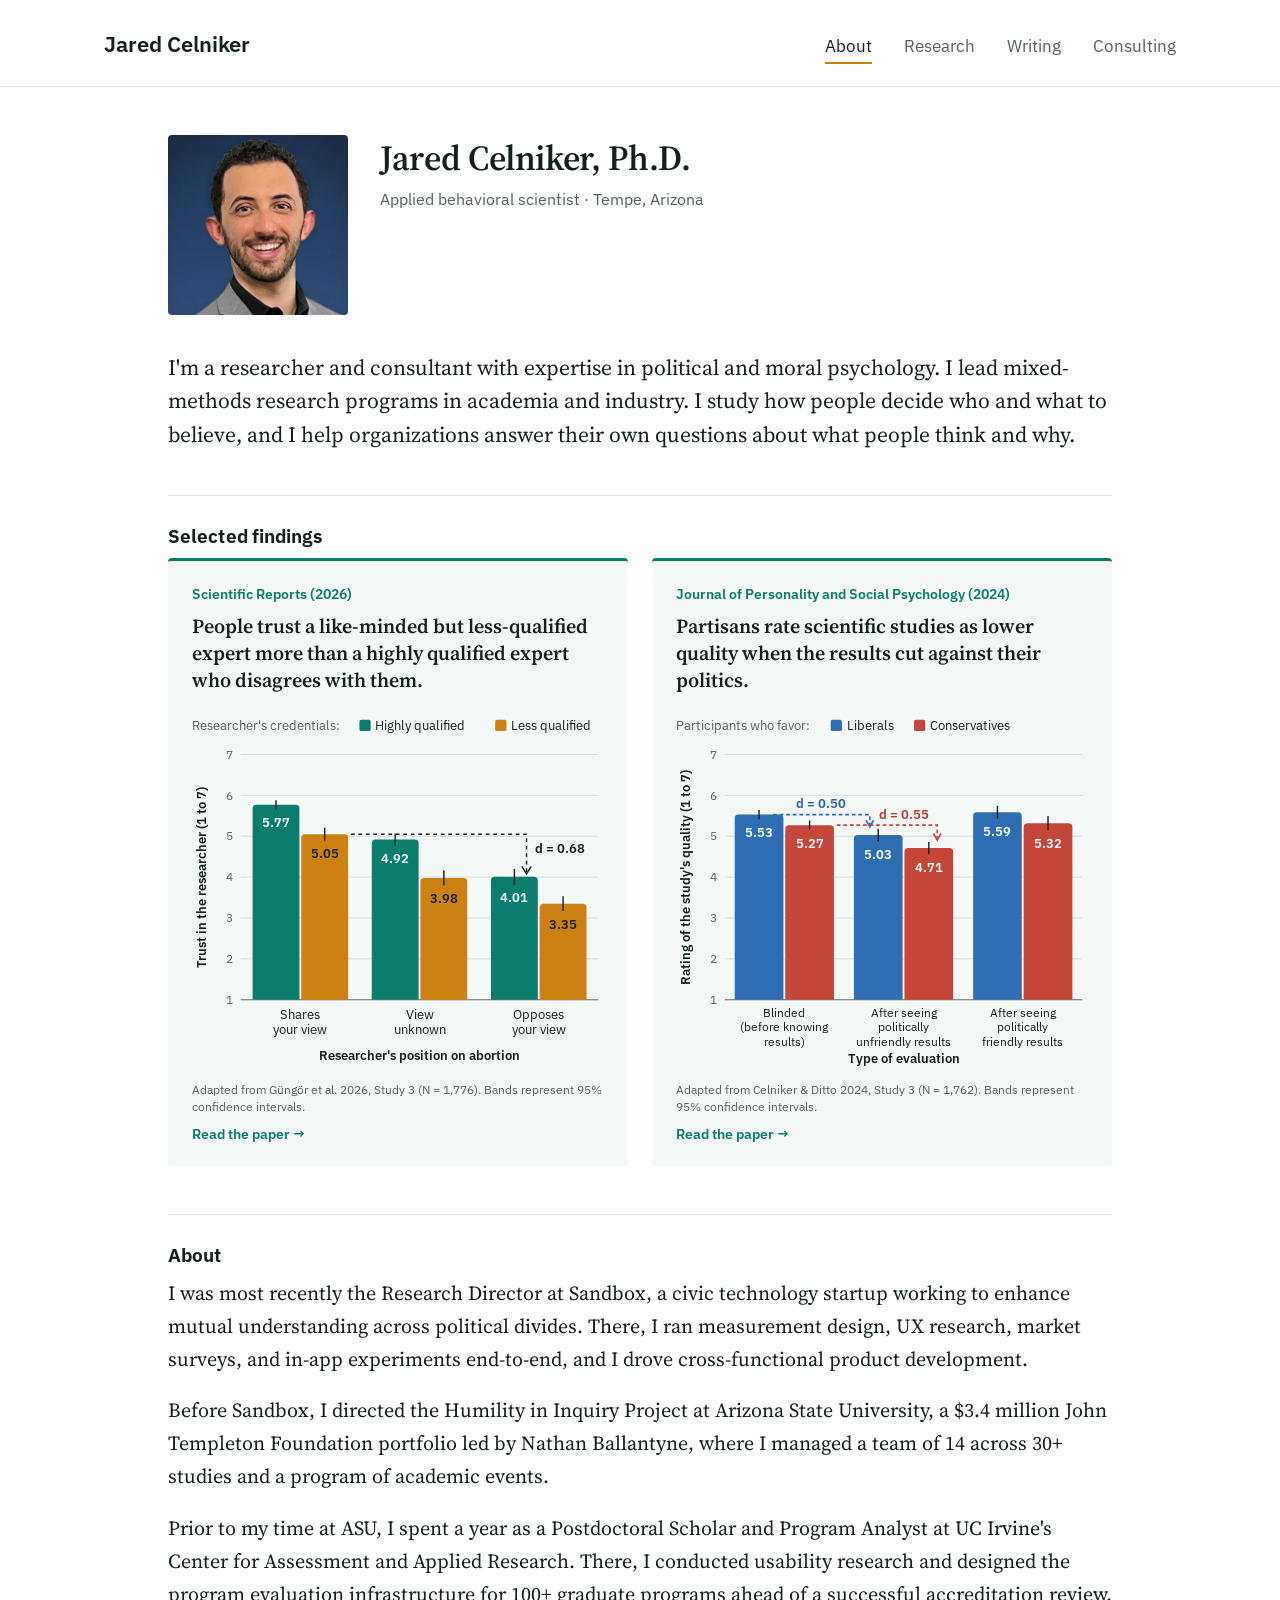
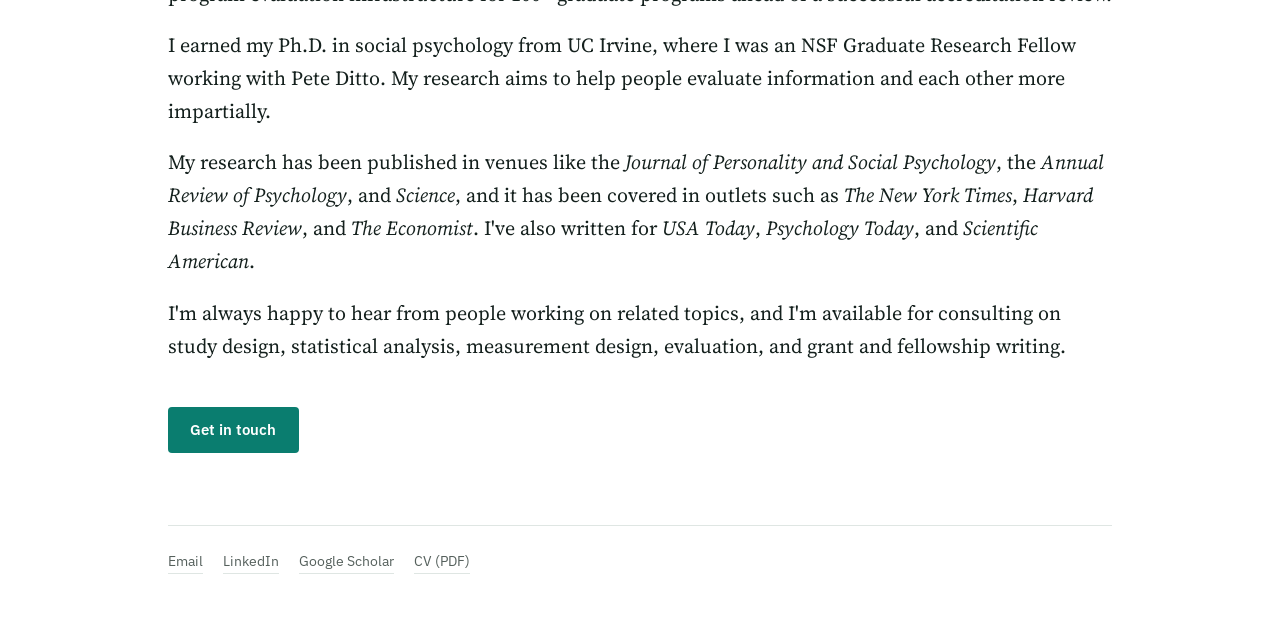
==== commit 4d8bbddd: "Apply the footer's intended spacing and align its rule with the text column The .wrap rule outranked" ====
--- a/index.html
+++ b/index.html
@@ -8,7 +8,7 @@
 <link rel="preconnect" href="https://fonts.googleapis.com">
 <link rel="preconnect" href="https://fonts.gstatic.com" crossorigin>
 <link rel="stylesheet" href="https://fonts.googleapis.com/css2?family=IBM+Plex+Sans:wght@400;600&family=Source+Serif+4:ital,opsz,wght@0,8..60,400;0,8..60,600;1,8..60,400&display=swap">
-<link rel="stylesheet" href="style.css?v=7">
+<link rel="stylesheet" href="style.css?v=8">
 </head>
 <body>
 
--- a/style.css
+++ b/style.css
@@ -366,7 +366,11 @@
 
 /* ---------- footer ---------- */
 
-footer {
+/* footer.wrap, not footer: the .wrap rule would otherwise override this margin and padding.
+   Width is the text column, so the top rule lines up with the section rules above it. */
+footer.wrap {
+  width: calc(100% - 3rem);
+  max-width: calc(var(--maxw) - 3rem);
   margin-top: 4.5rem;
   border-top: 1px solid var(--rule);
   padding: 1.5rem 0 3rem;
@@ -406,7 +410,7 @@
   h1 { font-size: 1.55rem; }
   h2 { margin-top: 2.5rem; }
   .pubs li { font-size: 0.97rem; }
-  footer { gap: 0.6rem 1.1rem; margin-top: 3rem; }
+  footer.wrap { width: calc(100% - 2.3rem); gap: 0.6rem 1.1rem; margin-top: 3rem; }
 }
 
 /* ---------- consulting: process list ---------- */
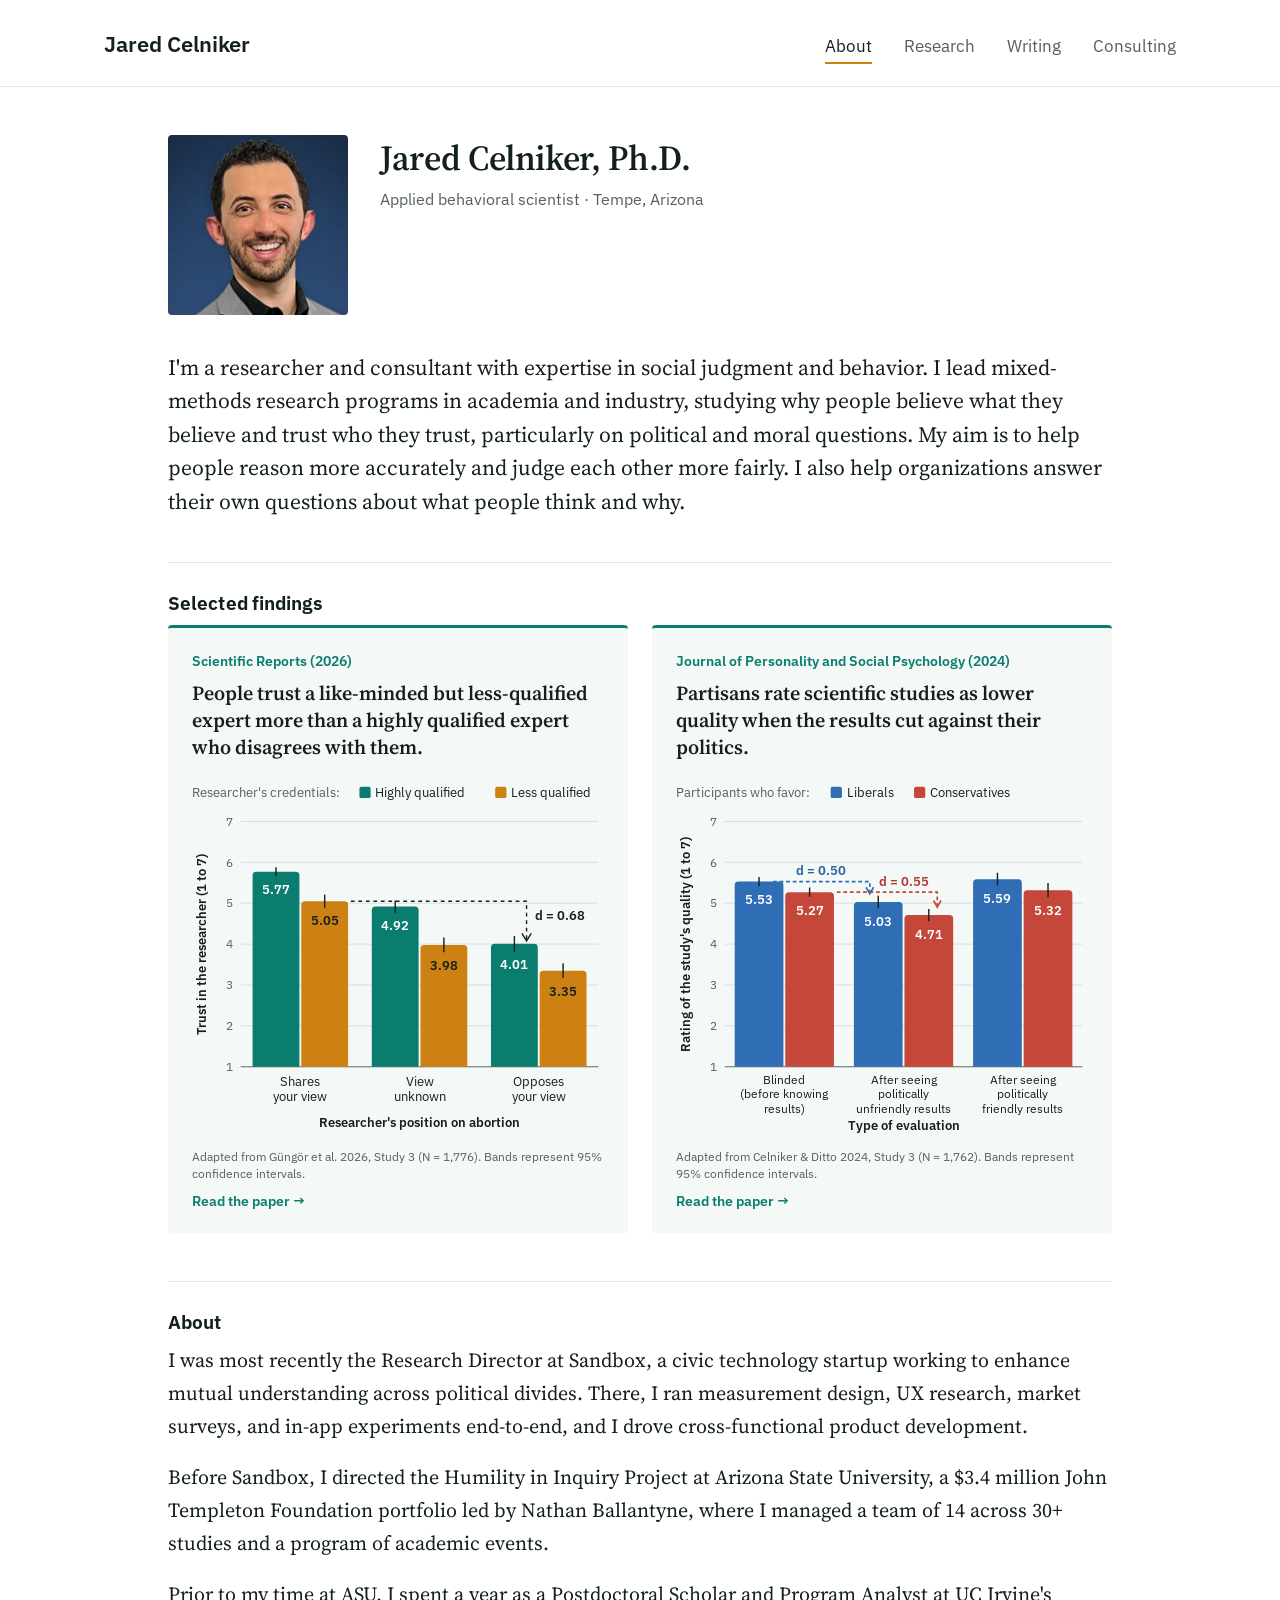
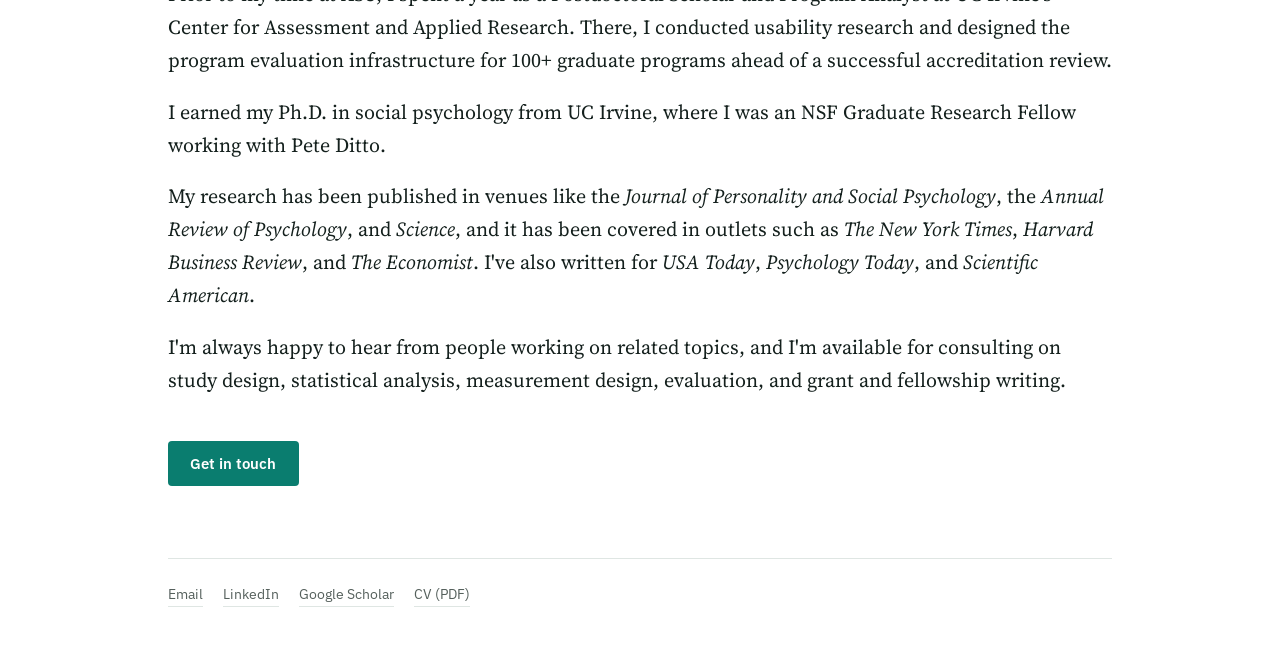
==== commit 3cd12fce: "Update the home page intro and remove a sentence it now duplicates Co-Authored-By: Claude Opus 5.5 <" ====
--- a/index.html
+++ b/index.html
@@ -35,7 +35,7 @@
       </div>
     </div>
 
-    <p class="lede">I'm a researcher and consultant with expertise in political and moral psychology. I lead mixed-methods research programs in academia and industry. I study how people decide who and what to believe, and I help organizations answer their own questions about what people think and why.</p>
+    <p class="lede">I'm a researcher and consultant with expertise in social judgment and behavior. I lead mixed-methods research programs in academia and industry, studying why people believe what they believe and trust who they trust, particularly on political and moral questions. My aim is to help people reason more accurately and judge each other more fairly. I also help organizations answer their own questions about what people think and why.</p>
   </div>
 
   <h2>Selected findings</h2>
@@ -65,7 +65,7 @@
 
   <p>Prior to my time at ASU, I spent a year as a Postdoctoral Scholar and Program Analyst at UC Irvine's Center for Assessment and Applied Research. There, I conducted usability research and designed the program evaluation infrastructure for 100+ graduate programs ahead of a successful accreditation review.</p>
 
-  <p>I earned my Ph.D. in social psychology from UC Irvine, where I was an NSF Graduate Research Fellow working with Pete Ditto. My research aims to help people evaluate information and each other more impartially.</p>
+  <p>I earned my Ph.D. in social psychology from UC Irvine, where I was an NSF Graduate Research Fellow working with Pete Ditto.</p>
 
   <p>My research has been published in venues like the <em>Journal of Personality and Social Psychology</em>, the <em>Annual Review of Psychology</em>, and <em>Science</em>, and it has been covered in outlets such as <em>The New York Times</em>, <em>Harvard Business Review</em>, and <em>The Economist</em>. I've also written for <em>USA Today</em>, <em>Psychology Today</em>, and <em>Scientific American</em>.</p>
 
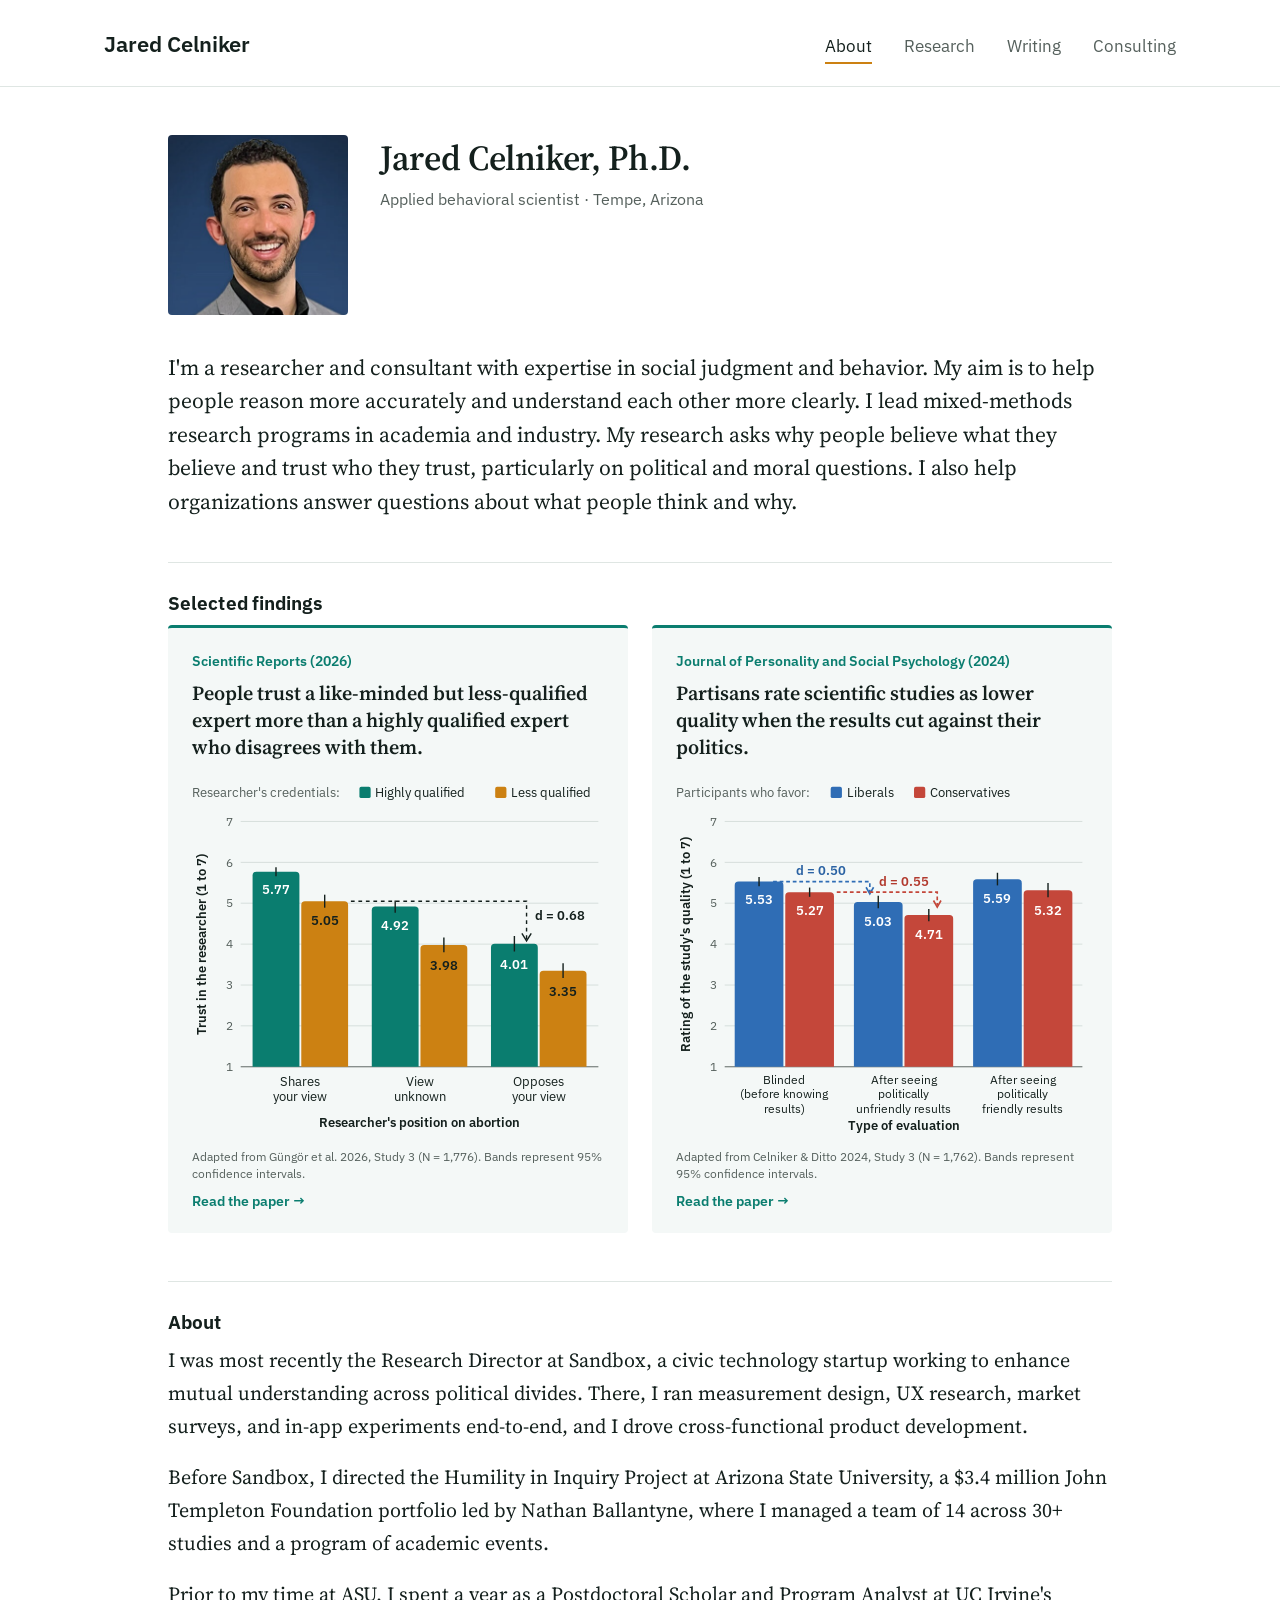
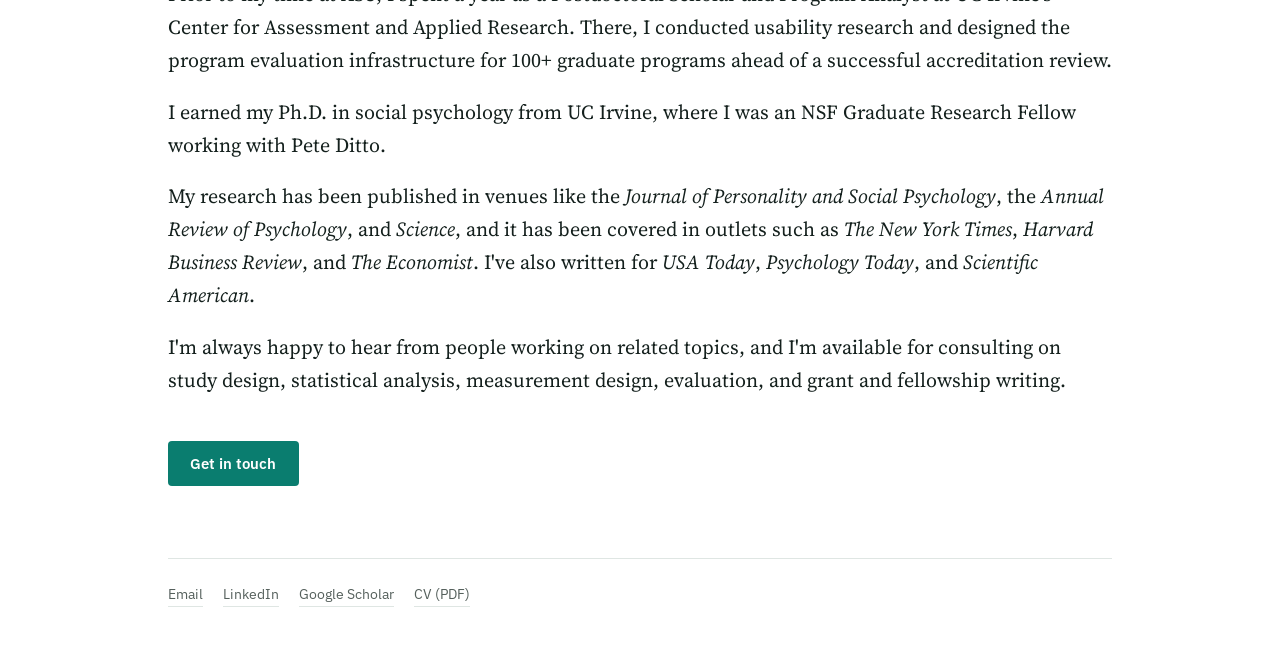
==== commit 5d5c5bea: "Revise homepage intro paragraph Co-Authored-By: Claude Opus 5.5 <noreply@anthropic.com> Claude-Sessi" ====
--- a/index.html
+++ b/index.html
@@ -35,7 +35,7 @@
       </div>
     </div>
 
-    <p class="lede">I'm a researcher and consultant with expertise in social judgment and behavior. I lead mixed-methods research programs in academia and industry, studying why people believe what they believe and trust who they trust, particularly on political and moral questions. My aim is to help people reason more accurately and judge each other more fairly. I also help organizations answer their own questions about what people think and why.</p>
+    <p class="lede">I'm a researcher and consultant with expertise in social judgment and behavior. My aim is to help people reason more accurately and understand each other more clearly. I lead mixed-methods research programs in academia and industry. My research asks why people believe what they believe and trust who they trust, particularly on political and moral questions. I also help organizations answer questions about what people think and why.</p>
   </div>
 
   <h2>Selected findings</h2>
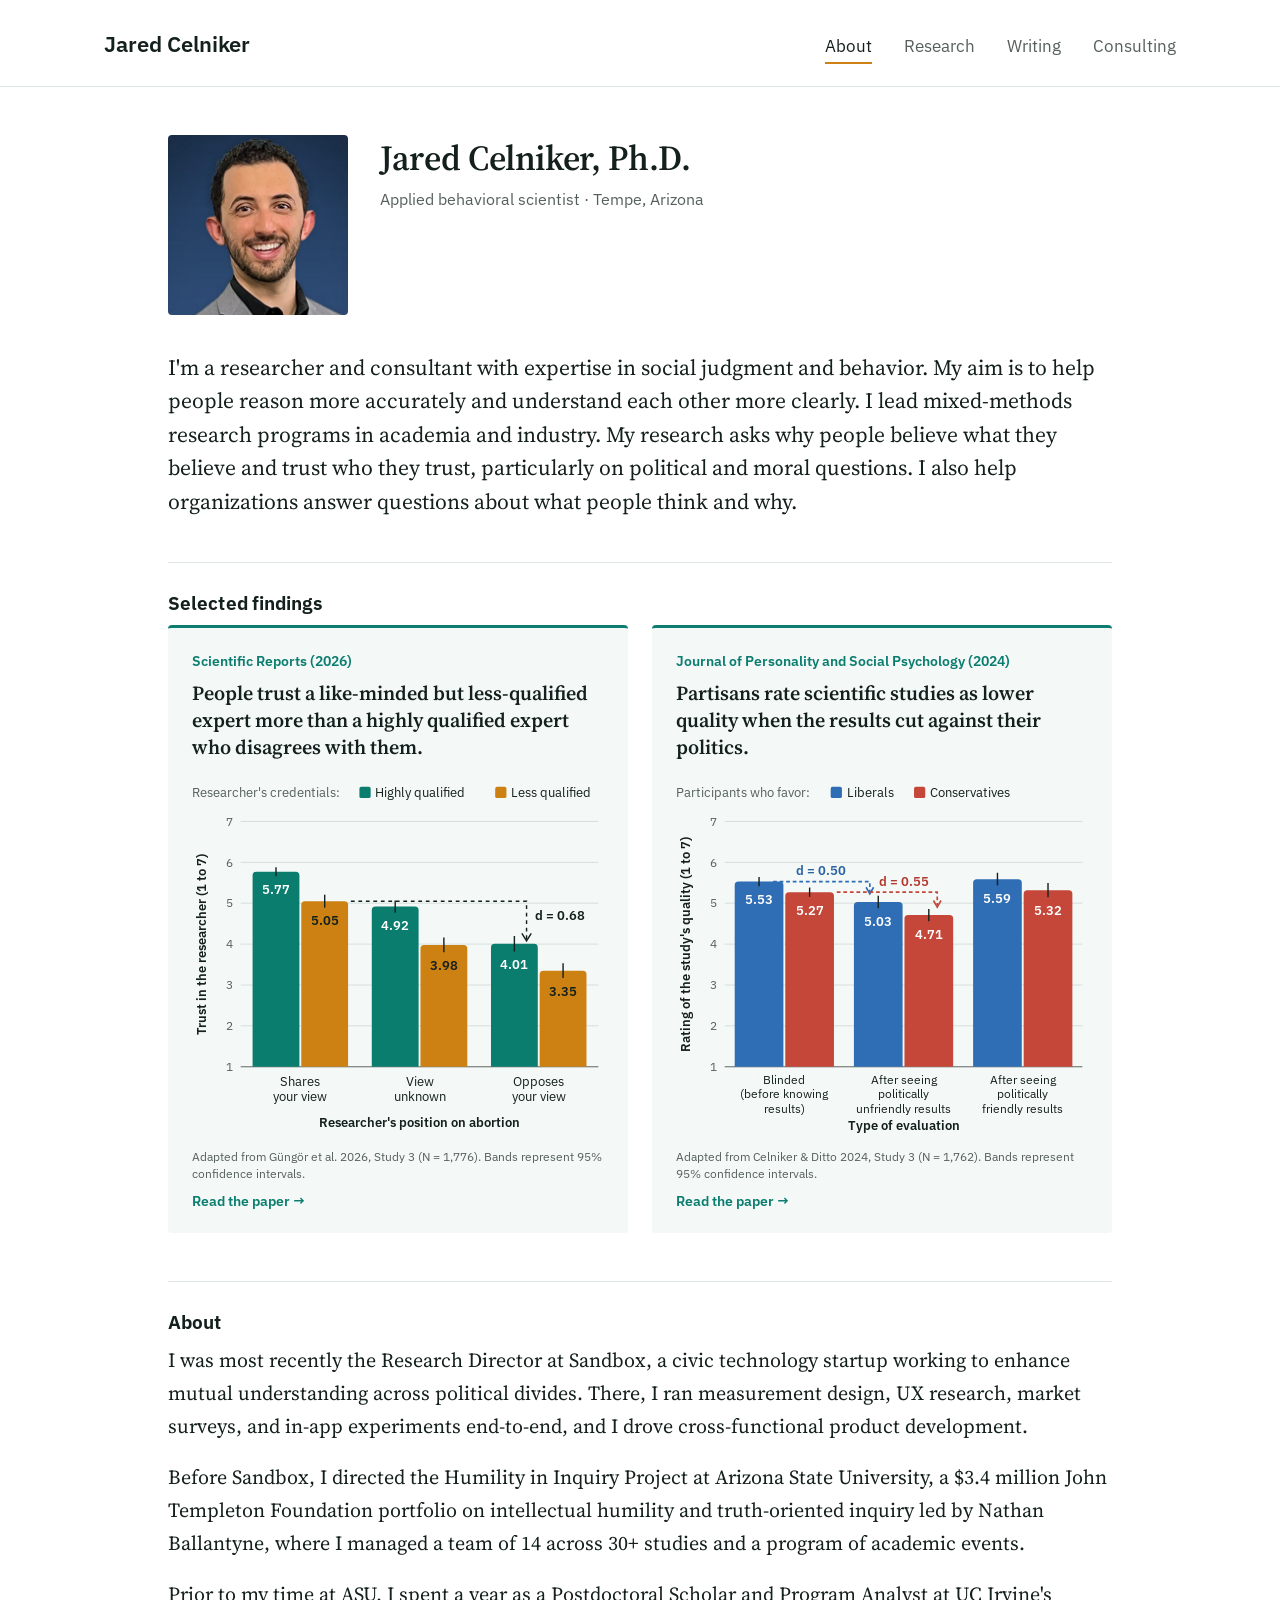
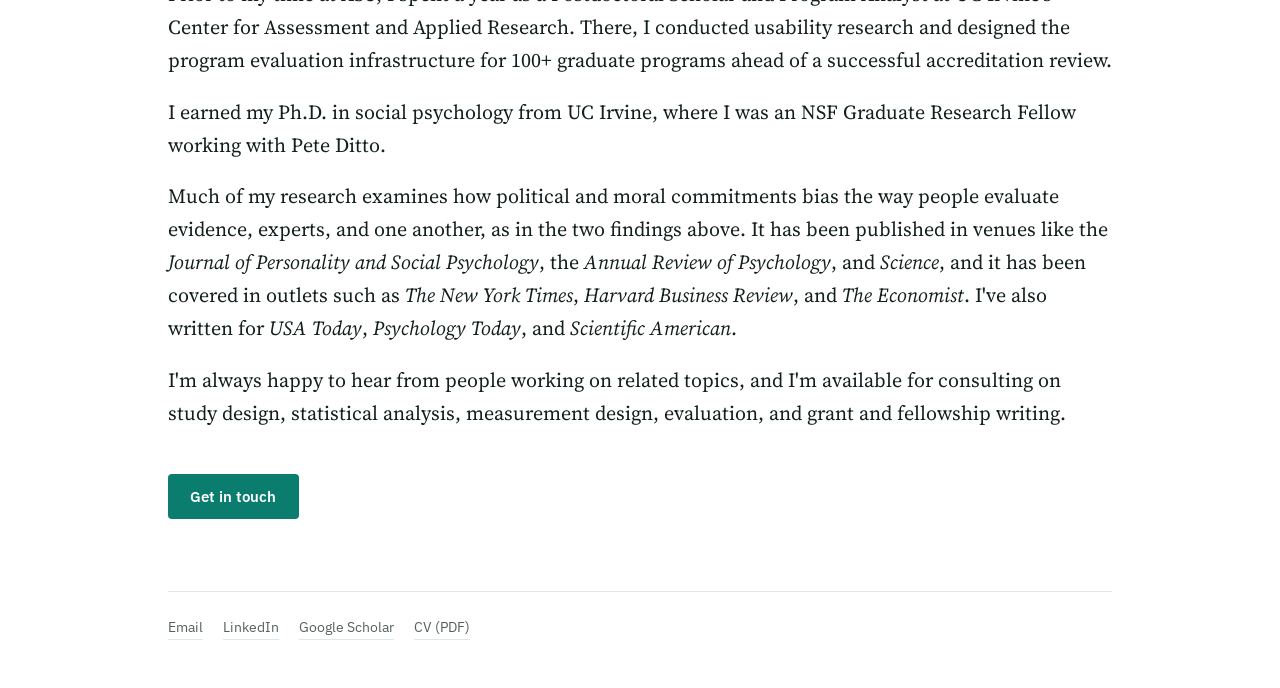
==== commit 4f7a4e8b: "Add research focus to About section and describe ASU project scope Co-Authored-By: Claude Opus 5.5 <" ====
--- a/index.html
+++ b/index.html
@@ -61,13 +61,13 @@
 
   <p>I was most recently the Research Director at Sandbox, a civic technology startup working to enhance mutual understanding across political divides. There, I ran measurement design, UX research, market surveys, and in-app experiments end-to-end, and I drove cross-functional product development.</p>
 
-  <p>Before Sandbox, I directed the Humility in Inquiry Project at Arizona State University, a $3.4 million John Templeton Foundation portfolio led by Nathan Ballantyne, where I managed a team of 14 across 30+ studies and a program of academic events.</p>
+  <p>Before Sandbox, I directed the Humility in Inquiry Project at Arizona State University, a $3.4 million John Templeton Foundation portfolio on intellectual humility and truth-oriented inquiry led by Nathan Ballantyne, where I managed a team of 14 across 30+ studies and a program of academic events.</p>
 
   <p>Prior to my time at ASU, I spent a year as a Postdoctoral Scholar and Program Analyst at UC Irvine's Center for Assessment and Applied Research. There, I conducted usability research and designed the program evaluation infrastructure for 100+ graduate programs ahead of a successful accreditation review.</p>
 
   <p>I earned my Ph.D. in social psychology from UC Irvine, where I was an NSF Graduate Research Fellow working with Pete Ditto.</p>
 
-  <p>My research has been published in venues like the <em>Journal of Personality and Social Psychology</em>, the <em>Annual Review of Psychology</em>, and <em>Science</em>, and it has been covered in outlets such as <em>The New York Times</em>, <em>Harvard Business Review</em>, and <em>The Economist</em>. I've also written for <em>USA Today</em>, <em>Psychology Today</em>, and <em>Scientific American</em>.</p>
+  <p>Much of my research examines how political and moral commitments bias the way people evaluate evidence, experts, and one another, as in the two findings above. It has been published in venues like the <em>Journal of Personality and Social Psychology</em>, the <em>Annual Review of Psychology</em>, and <em>Science</em>, and it has been covered in outlets such as <em>The New York Times</em>, <em>Harvard Business Review</em>, and <em>The Economist</em>. I've also written for <em>USA Today</em>, <em>Psychology Today</em>, and <em>Scientific American</em>.</p>
 
   <p>I'm always happy to hear from people working on related topics, and I'm available for consulting on study design, statistical analysis, measurement design, evaluation, and grant and fellowship writing.</p>
 
